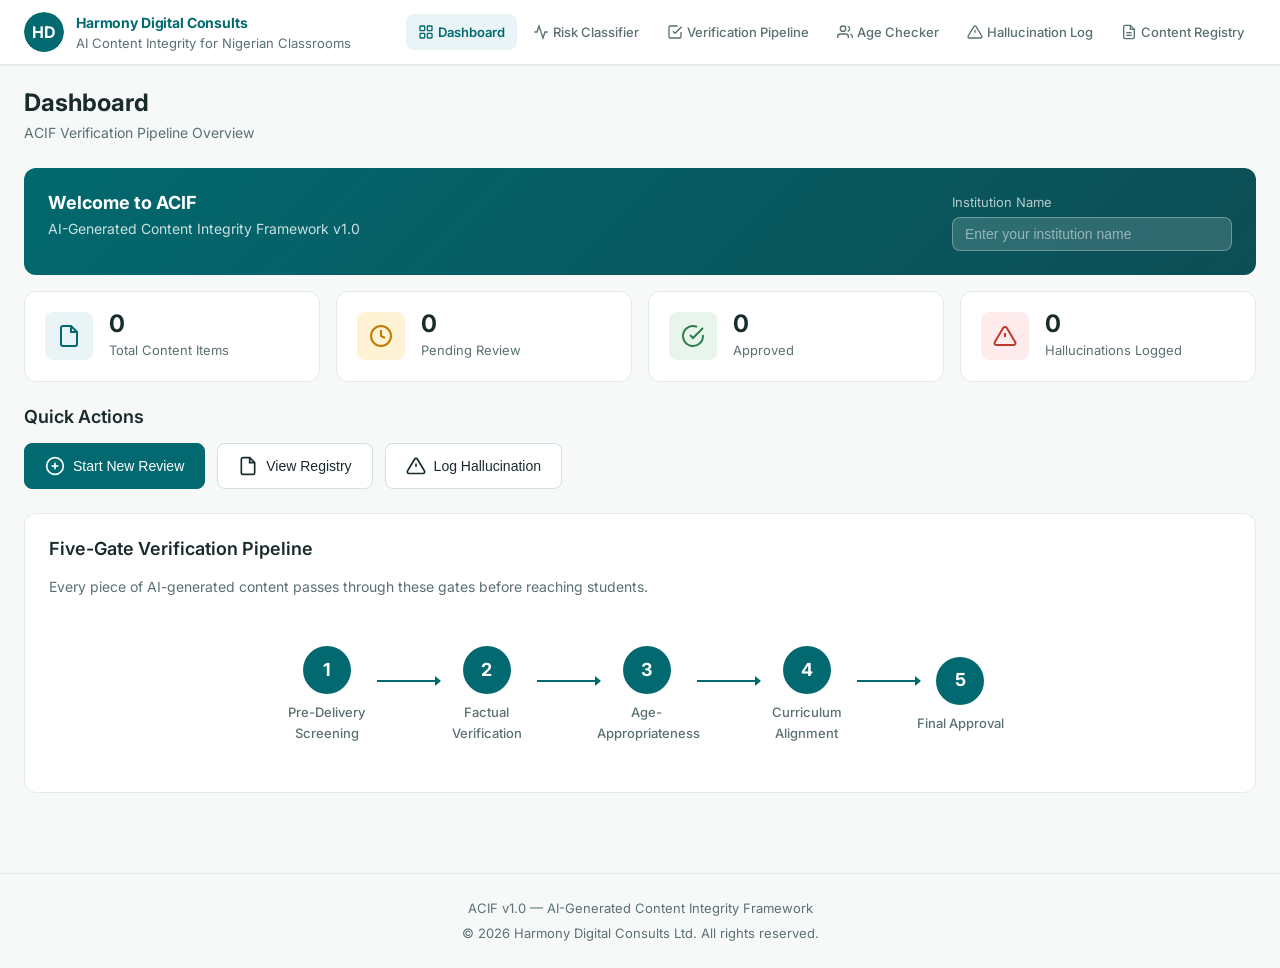
==== index.html @ d7ab00bd "Deploy ACIF Verification Pipeline Tool to GitHub Pages" ====
<!DOCTYPE html>
<html lang="en" data-theme="light">
<head>
  <meta charset="UTF-8">
  <meta name="viewport" content="width=device-width, initial-scale=1.0">
  <title>ACIF Verification Pipeline — Harmony Digital Consults</title>
  <meta name="description" content="AI-Generated Content Integrity Framework (ACIF) Verification Pipeline Tool for Nigerian Classrooms">
  <link rel="preconnect" href="https://fonts.googleapis.com">
  <link rel="preconnect" href="https://fonts.gstatic.com" crossorigin>
  <link href="https://fonts.googleapis.com/css2?family=Inter:wght@400;500;600;700&display=swap" rel="stylesheet">
  <link rel="stylesheet" href="styles.css">
  <link rel="icon" href="data:image/svg+xml,<svg xmlns='http://www.w3.org/2000/svg' viewBox='0 0 32 32'><circle cx='16' cy='16' r='16' fill='%2301696F'/><text x='16' y='21' text-anchor='middle' fill='white' font-family='Inter,sans-serif' font-weight='700' font-size='14'>HD</text></svg>">
</head>
<body>
  <!-- HEADER -->
  <header class="header" id="header">
    <div class="header-inner">
      <div class="header-brand">
        <a href="#" class="logo-link" onclick="navigateTo('dashboard'); return false;">
          <svg class="logo-svg" width="40" height="40" viewBox="0 0 40 40" aria-label="Harmony Digital Consults">
            <circle cx="20" cy="20" r="20" fill="#01696F"/>
            <text x="20" y="26" text-anchor="middle" fill="white" font-family="Inter,sans-serif" font-weight="700" font-size="16">HD</text>
          </svg>
          <div class="logo-text">
            <span class="logo-name">Harmony Digital Consults</span>
            <span class="logo-tagline">AI Content Integrity for Nigerian Classrooms</span>
          </div>
        </a>
      </div>
      <button class="nav-toggle" id="navToggle" aria-label="Toggle navigation">
        <svg width="24" height="24" viewBox="0 0 24 24" fill="none" stroke="currentColor" stroke-width="2" stroke-linecap="round">
          <line x1="3" y1="6" x2="21" y2="6"/>
          <line x1="3" y1="12" x2="21" y2="12"/>
          <line x1="3" y1="18" x2="21" y2="18"/>
        </svg>
      </button>
      <nav class="nav" id="mainNav">
        <a href="#" class="nav-link active" data-page="dashboard" onclick="navigateTo('dashboard'); return false;">
          <svg width="16" height="16" viewBox="0 0 24 24" fill="none" stroke="currentColor" stroke-width="2"><rect x="3" y="3" width="7" height="7" rx="1"/><rect x="14" y="3" width="7" height="7" rx="1"/><rect x="3" y="14" width="7" height="7" rx="1"/><rect x="14" y="14" width="7" height="7" rx="1"/></svg>
          Dashboard
        </a>
        <a href="#" class="nav-link" data-page="classifier" onclick="navigateTo('classifier'); return false;">
          <svg width="16" height="16" viewBox="0 0 24 24" fill="none" stroke="currentColor" stroke-width="2"><path d="M22 12h-4l-3 9L9 3l-3 9H2"/></svg>
          Risk Classifier
        </a>
        <a href="#" class="nav-link" data-page="pipeline" onclick="navigateTo('pipeline'); return false;">
          <svg width="16" height="16" viewBox="0 0 24 24" fill="none" stroke="currentColor" stroke-width="2"><polyline points="9 11 12 14 22 4"/><path d="M21 12v7a2 2 0 0 1-2 2H5a2 2 0 0 1-2-2V5a2 2 0 0 1 2-2h11"/></svg>
          Verification Pipeline
        </a>
        <a href="#" class="nav-link" data-page="age-checker" onclick="navigateTo('age-checker'); return false;">
          <svg width="16" height="16" viewBox="0 0 24 24" fill="none" stroke="currentColor" stroke-width="2"><path d="M17 21v-2a4 4 0 0 0-4-4H5a4 4 0 0 0-4 4v2"/><circle cx="9" cy="7" r="4"/><path d="M23 21v-2a4 4 0 0 0-3-3.87"/><path d="M16 3.13a4 4 0 0 1 0 7.75"/></svg>
          Age Checker
        </a>
        <a href="#" class="nav-link" data-page="hallucination-log" onclick="navigateTo('hallucination-log'); return false;">
          <svg width="16" height="16" viewBox="0 0 24 24" fill="none" stroke="currentColor" stroke-width="2"><path d="M10.29 3.86L1.82 18a2 2 0 0 0 1.71 3h16.94a2 2 0 0 0 1.71-3L13.71 3.86a2 2 0 0 0-3.42 0z"/><line x1="12" y1="9" x2="12" y2="13"/><line x1="12" y1="17" x2="12.01" y2="17"/></svg>
          Hallucination Log
        </a>
        <a href="#" class="nav-link" data-page="registry" onclick="navigateTo('registry'); return false;">
          <svg width="16" height="16" viewBox="0 0 24 24" fill="none" stroke="currentColor" stroke-width="2"><path d="M14 2H6a2 2 0 0 0-2 2v16a2 2 0 0 0 2 2h12a2 2 0 0 0 2-2V8z"/><polyline points="14 2 14 8 20 8"/><line x1="16" y1="13" x2="8" y2="13"/><line x1="16" y1="17" x2="8" y2="17"/></svg>
          Content Registry
        </a>
      </nav>
    </div>
  </header>

  <main class="main" id="mainContent">
    <!-- ==================== DASHBOARD ==================== -->
    <section class="page active" id="page-dashboard">
      <div class="page-header">
        <h1 class="page-title">Dashboard</h1>
        <p class="page-subtitle">ACIF Verification Pipeline Overview</p>
      </div>

      <!-- Institution Card -->
      <div class="card welcome-card">
        <div class="welcome-content">
          <div>
            <h2 class="card-title">Welcome to ACIF</h2>
            <p class="card-desc">AI-Generated Content Integrity Framework v1.0</p>
          </div>
          <div class="institution-field">
            <label for="institutionName">Institution Name</label>
            <input type="text" id="institutionName" placeholder="Enter your institution name" value="">
          </div>
        </div>
      </div>

      <!-- Stats -->
      <div class="stats-grid">
        <div class="stat-card">
          <div class="stat-icon stat-icon-total">
            <svg width="24" height="24" viewBox="0 0 24 24" fill="none" stroke="currentColor" stroke-width="2"><path d="M14 2H6a2 2 0 0 0-2 2v16a2 2 0 0 0 2 2h12a2 2 0 0 0 2-2V8z"/><polyline points="14 2 14 8 20 8"/></svg>
          </div>
          <div class="stat-info">
            <span class="stat-number" id="statTotal">0</span>
            <span class="stat-label">Total Content Items</span>
          </div>
        </div>
        <div class="stat-card">
          <div class="stat-icon stat-icon-pending">
            <svg width="24" height="24" viewBox="0 0 24 24" fill="none" stroke="currentColor" stroke-width="2"><circle cx="12" cy="12" r="10"/><polyline points="12 6 12 12 16 14"/></svg>
          </div>
          <div class="stat-info">
            <span class="stat-number" id="statPending">0</span>
            <span class="stat-label">Pending Review</span>
          </div>
        </div>
        <div class="stat-card">
          <div class="stat-icon stat-icon-approved">
            <svg width="24" height="24" viewBox="0 0 24 24" fill="none" stroke="currentColor" stroke-width="2"><path d="M22 11.08V12a10 10 0 1 1-5.93-9.14"/><polyline points="22 4 12 14.01 9 11.01"/></svg>
          </div>
          <div class="stat-info">
            <span class="stat-number" id="statApproved">0</span>
            <span class="stat-label">Approved</span>
          </div>
        </div>
        <div class="stat-card">
          <div class="stat-icon stat-icon-hallucinations">
            <svg width="24" height="24" viewBox="0 0 24 24" fill="none" stroke="currentColor" stroke-width="2"><path d="M10.29 3.86L1.82 18a2 2 0 0 0 1.71 3h16.94a2 2 0 0 0 1.71-3L13.71 3.86a2 2 0 0 0-3.42 0z"/><line x1="12" y1="9" x2="12" y2="13"/><line x1="12" y1="17" x2="12.01" y2="17"/></svg>
          </div>
          <div class="stat-info">
            <span class="stat-number" id="statHallucinations">0</span>
            <span class="stat-label">Hallucinations Logged</span>
          </div>
        </div>
      </div>

      <!-- Quick Actions -->
      <div class="quick-actions">
        <h3 class="section-heading">Quick Actions</h3>
        <div class="actions-row">
          <button class="action-btn action-btn-primary" onclick="navigateTo('classifier')">
            <svg width="20" height="20" viewBox="0 0 24 24" fill="none" stroke="currentColor" stroke-width="2"><circle cx="12" cy="12" r="10"/><line x1="12" y1="8" x2="12" y2="16"/><line x1="8" y1="12" x2="16" y2="12"/></svg>
            Start New Review
          </button>
          <button class="action-btn" onclick="navigateTo('registry')">
            <svg width="20" height="20" viewBox="0 0 24 24" fill="none" stroke="currentColor" stroke-width="2"><path d="M14 2H6a2 2 0 0 0-2 2v16a2 2 0 0 0 2 2h12a2 2 0 0 0 2-2V8z"/><polyline points="14 2 14 8 20 8"/></svg>
            View Registry
          </button>
          <button class="action-btn" onclick="navigateTo('hallucination-log')">
            <svg width="20" height="20" viewBox="0 0 24 24" fill="none" stroke="currentColor" stroke-width="2"><path d="M10.29 3.86L1.82 18a2 2 0 0 0 1.71 3h16.94a2 2 0 0 0 1.71-3L13.71 3.86a2 2 0 0 0-3.42 0z"/><line x1="12" y1="9" x2="12" y2="13"/><line x1="12" y1="17" x2="12.01" y2="17"/></svg>
            Log Hallucination
          </button>
        </div>
      </div>

      <!-- Pipeline Diagram -->
      <div class="card pipeline-overview">
        <h3 class="section-heading">Five-Gate Verification Pipeline</h3>
        <p class="card-desc" style="margin-bottom: var(--space-6);">Every piece of AI-generated content passes through these gates before reaching students.</p>
        <div class="pipeline-diagram">
          <div class="pipeline-node">
            <div class="pipeline-circle">1</div>
            <span class="pipeline-label">Pre-Delivery Screening</span>
          </div>
          <div class="pipeline-connector"></div>
          <div class="pipeline-node">
            <div class="pipeline-circle">2</div>
            <span class="pipeline-label">Factual Verification</span>
          </div>
          <div class="pipeline-connector"></div>
          <div class="pipeline-node">
            <div class="pipeline-circle">3</div>
            <span class="pipeline-label">Age-Appropriateness</span>
          </div>
          <div class="pipeline-connector"></div>
          <div class="pipeline-node">
            <div class="pipeline-circle">4</div>
            <span class="pipeline-label">Curriculum Alignment</span>
          </div>
          <div class="pipeline-connector"></div>
          <div class="pipeline-node">
            <div class="pipeline-circle">5</div>
            <span class="pipeline-label">Final Approval</span>
          </div>
        </div>
      </div>
    </section>

    <!-- ==================== RISK CLASSIFIER ==================== -->
    <section class="page" id="page-classifier">
      <div class="page-header">
        <h1 class="page-title">Risk Tier Classifier</h1>
        <p class="page-subtitle">Classify AI-generated content into Risk Tiers 1–4</p>
      </div>

      <div class="card classifier-card">
        <div class="classifier-progress">
          <div class="classifier-progress-bar" id="classifierProgress" style="width: 0%"></div>
        </div>
        <div id="classifierSteps">
          <!-- Step 1 -->
          <div class="classifier-step active" data-step="1">
            <h3 class="step-title">
              <span class="step-number">1</span>
              What type of content is this?
            </h3>
            <div class="radio-group" data-question="contentType">
              <label class="radio-option">
                <input type="radio" name="contentType" value="administrative">
                <span class="radio-custom"></span>
                <div>
                  <strong>Administrative / Logistical</strong>
                  <span class="radio-desc">Timetables, activity schedules, templates</span>
                </div>
              </label>
              <label class="radio-option">
                <input type="radio" name="contentType" value="lesson">
                <span class="radio-custom"></span>
                <div>
                  <strong>Lesson Plan / Study Notes</strong>
                  <span class="radio-desc">Lesson plans, schemes of work, explanatory notes</span>
                </div>
              </label>
              <label class="radio-option">
                <input type="radio" name="contentType" value="health-science">
                <span class="radio-custom"></span>
                <div>
                  <strong>Health / Science Content</strong>
                  <span class="radio-desc">Anatomy, reproduction, disease, biology, chemistry</span>
                </div>
              </label>
              <label class="radio-option">
                <input type="radio" name="contentType" value="sensitive">
                <span class="radio-custom"></span>
                <div>
                  <strong>Sensitive Topics</strong>
                  <span class="radio-desc">Sexuality, puberty, politics, controversial social topics</span>
                </div>
              </label>
              <label class="radio-option">
                <input type="radio" name="contentType" value="external-exam">
                <span class="radio-custom"></span>
                <div>
                  <strong>External Publication / Formal Exam</strong>
                  <span class="radio-desc">Content for publication or formal assessment (WAEC/NECO)</span>
                </div>
              </label>
            </div>
          </div>

          <!-- Step 2 -->
          <div class="classifier-step" data-step="2">
            <h3 class="step-title">
              <span class="step-number">2</span>
              Is this content for Early Childhood (ages 3–5)?
            </h3>
            <div class="radio-group" data-question="earlyChildhood">
              <label class="radio-option">
                <input type="radio" name="earlyChildhood" value="yes">
                <span class="radio-custom"></span>
                <div><strong>Yes</strong><span class="radio-desc">Content targets nursery/pre-primary age group</span></div>
              </label>
              <label class="radio-option">
                <input type="radio" name="earlyChildhood" value="no">
                <span class="radio-custom"></span>
                <div><strong>No</strong><span class="radio-desc">Content is for Primary 1 and above</span></div>
              </label>
            </div>
          </div>

          <!-- Step 3 -->
          <div class="classifier-step" data-step="3">
            <h3 class="step-title">
              <span class="step-number">3</span>
              Does the content contain specific statistics, dates, or numerical claims?
            </h3>
            <div class="radio-group" data-question="hasStats">
              <label class="radio-option">
                <input type="radio" name="hasStats" value="yes">
                <span class="radio-custom"></span>
                <div><strong>Yes</strong><span class="radio-desc">Contains specific numbers, dates, percentages, or data</span></div>
              </label>
              <label class="radio-option">
                <input type="radio" name="hasStats" value="no">
                <span class="radio-custom"></span>
                <div><strong>No</strong><span class="radio-desc">General content without specific quantitative claims</span></div>
              </label>
            </div>
          </div>

          <!-- Step 4 -->
          <div class="classifier-step" data-step="4">
            <h3 class="step-title">
              <span class="step-number">4</span>
              Does the content reference real people or specific laws/regulations?
            </h3>
            <div class="radio-group" data-question="hasReferences">
              <label class="radio-option">
                <input type="radio" name="hasReferences" value="yes">
                <span class="radio-custom"></span>
                <div><strong>Yes</strong><span class="radio-desc">Mentions real living people, specific laws, or government policies</span></div>
              </label>
              <label class="radio-option">
                <input type="radio" name="hasReferences" value="no">
                <span class="radio-custom"></span>
                <div><strong>No</strong><span class="radio-desc">No references to real people or specific legislation</span></div>
              </label>
            </div>
          </div>

          <!-- Step 5 -->
          <div class="classifier-step" data-step="5">
            <h3 class="step-title">
              <span class="step-number">5</span>
              Will this content be published or used in formal assessment?
            </h3>
            <div class="radio-group" data-question="isPublished">
              <label class="radio-option">
                <input type="radio" name="isPublished" value="yes">
                <span class="radio-custom"></span>
                <div><strong>Yes</strong><span class="radio-desc">For external publication, WAEC/NECO exams, or public distribution</span></div>
              </label>
              <label class="radio-option">
                <input type="radio" name="isPublished" value="no">
                <span class="radio-custom"></span>
                <div><strong>No</strong><span class="radio-desc">Internal classroom use only</span></div>
              </label>
            </div>
          </div>
        </div>

        <!-- Navigation -->
        <div class="classifier-nav">
          <button class="btn btn-secondary" id="classifierPrev" onclick="classifierPrevStep()" disabled>Previous</button>
          <button class="btn btn-primary" id="classifierNext" onclick="classifierNextStep()" disabled>Next</button>
        </div>

        <!-- Result -->
        <div class="classifier-result" id="classifierResult" style="display:none;">
          <div class="tier-badge" id="tierBadge">
            <span class="tier-number" id="tierNumber"></span>
            <span class="tier-label" id="tierLabel"></span>
          </div>
          <div class="tier-details" id="tierDetails"></div>
          <div class="tier-gates" id="tierGates"></div>
          <button class="btn btn-primary btn-lg" onclick="proceedToPipeline()">
            <svg width="20" height="20" viewBox="0 0 24 24" fill="none" stroke="currentColor" stroke-width="2"><polyline points="9 18 15 12 9 6"/></svg>
            Proceed to Verification Pipeline
          </button>
        </div>
      </div>
    </section>

    <!-- ==================== VERIFICATION PIPELINE ==================== -->
    <section class="page" id="page-pipeline">
      <div class="page-header">
        <h1 class="page-title">Five-Gate Verification Pipeline</h1>
        <p class="page-subtitle">Complete each gate sequentially to verify AI-generated content</p>
      </div>

      <!-- Content Info -->
      <div class="card pipeline-info-card">
        <div class="pipeline-info-grid">
          <div class="info-field">
            <label for="pipelineContentTitle">Content Title</label>
            <input type="text" id="pipelineContentTitle" placeholder="e.g. JSS2 Basic Science — Photosynthesis">
          </div>
          <div class="info-field">
            <label for="pipelineAITool">AI Tool Used</label>
            <input type="text" id="pipelineAITool" placeholder="e.g. ChatGPT 4o, Claude, Gemini">
          </div>
          <div class="info-field">
            <label for="pipelineSubject">Subject</label>
            <input type="text" id="pipelineSubject" placeholder="e.g. Basic Science">
          </div>
          <div class="info-field">
            <label for="pipelineGrade">Grade Level</label>
            <select id="pipelineGrade">
              <option value="">Select grade level</option>
              <option value="Early Childhood (Ages 3-5)">Early Childhood (Ages 3-5)</option>
              <option value="Lower Primary (P1-3)">Lower Primary (P1-3)</option>
              <option value="Upper Primary (P4-6)">Upper Primary (P4-6)</option>
              <option value="Junior Secondary (JSS 1-3)">Junior Secondary (JSS 1-3)</option>
              <option value="Senior Secondary (SS 1-3)">Senior Secondary (SS 1-3)</option>
              <option value="Pre-Tertiary / Bridge">Pre-Tertiary / Bridge</option>
            </select>
          </div>
          <div class="info-field">
            <label>Risk Tier</label>
            <div class="tier-display" id="pipelineTierDisplay">Not classified</div>
          </div>
          <div class="info-field">
            <label>Content ID</label>
            <div class="content-id-display" id="pipelineContentId">—</div>
          </div>
        </div>
      </div>

      <!-- Pipeline Progress -->
      <div class="pipeline-progress-bar">
        <div class="pipeline-progress-track">
          <div class="pipeline-progress-fill" id="pipelineProgressFill" style="width: 0%"></div>
        </div>
        <div class="pipeline-progress-labels">
          <span class="progress-label" data-gate="1">Gate 1</span>
          <span class="progress-label" data-gate="2">Gate 2</span>
          <span class="progress-label" data-gate="3">Gate 3</span>
          <span class="progress-label" data-gate="4">Gate 4</span>
          <span class="progress-label" data-gate="5">Gate 5</span>
        </div>
      </div>

      <!-- Gate 1 -->
      <div class="gate-card" id="gate-1" data-gate="1">
        <button class="gate-header" onclick="toggleGate(1)">
          <div class="gate-header-left">
            <div class="gate-number-badge">1</div>
            <div>
              <h3 class="gate-title">Pre-Delivery Screening</h3>
              <span class="gate-role">Content Creator (Teacher / Curriculum Developer)</span>
            </div>
          </div>
          <div class="gate-header-right">
            <span class="gate-status" id="gate-1-status">Pending</span>
            <svg class="gate-chevron" width="20" height="20" viewBox="0 0 24 24" fill="none" stroke="currentColor" stroke-width="2"><polyline points="6 9 12 15 18 9"/></svg>
          </div>
        </button>
        <div class="gate-body" id="gate-1-body">
          <div class="gate-checklist">
            <label class="check-item"><input type="checkbox" data-gate="1"> Content is properly labelled as AI-generated</label>
            <label class="check-item"><input type="checkbox" data-gate="1"> Risk Tier assigned</label>
            <label class="check-item"><input type="checkbox" data-gate="1"> Age Band confirmed</label>
            <label class="check-item"><input type="checkbox" data-gate="1"> AI tool name and version recorded</label>
            <label class="check-item"><input type="checkbox" data-gate="1"> Generation prompt documented</label>
            <label class="check-item"><input type="checkbox" data-gate="1"> Red flags screened (Section 5.2 of ACIF)</label>
            <label class="check-item"><input type="checkbox" data-gate="1"> Readability score checked (Flesch-Kincaid matches band)</label>
          </div>
          <div class="gate-sign-off">
            <div class="sign-off-field">
              <label>Reviewer Name</label>
              <input type="text" id="gate-1-reviewer" placeholder="Full name of reviewer">
            </div>
            <div class="sign-off-field">
              <label>Date</label>
              <input type="date" id="gate-1-date">
            </div>
          </div>
          <button class="btn btn-primary gate-complete-btn" onclick="completeGate(1)">
            <svg width="18" height="18" viewBox="0 0 24 24" fill="none" stroke="currentColor" stroke-width="2"><polyline points="20 6 9 17 4 12"/></svg>
            Mark Gate 1 Complete
          </button>
        </div>
      </div>

      <!-- Gate 2 -->
      <div class="gate-card locked" id="gate-2" data-gate="2">
        <button class="gate-header" onclick="toggleGate(2)">
          <div class="gate-header-left">
            <div class="gate-number-badge">2</div>
            <div>
              <h3 class="gate-title">Factual Verification (FACT Method)</h3>
              <span class="gate-role">Subject Teacher / Content Reviewer</span>
            </div>
          </div>
          <div class="gate-header-right">
            <span class="gate-status" id="gate-2-status">Locked</span>
            <svg class="gate-chevron" width="20" height="20" viewBox="0 0 24 24" fill="none" stroke="currentColor" stroke-width="2"><polyline points="6 9 12 15 18 9"/></svg>
          </div>
        </button>
        <div class="gate-body" id="gate-2-body">
          <div class="gate-checklist">
            <label class="check-item"><input type="checkbox" data-gate="2"> FACT method applied to all factual claims</label>
            <label class="check-item"><input type="checkbox" data-gate="2"> All claims tagged VERIFIED, MODIFIED, or REMOVED</label>
            <label class="check-item"><input type="checkbox" data-gate="2"> Zero UNVERIFIED claims remain</label>
            <label class="check-item"><input type="checkbox" data-gate="2"> Sources documented for verified claims</label>
            <label class="check-item"><input type="checkbox" data-gate="2"> Statistics checked against original source or flagged as unverifiable</label>
          </div>
          <div class="gate-sign-off">
            <div class="sign-off-field">
              <label>Reviewer Name</label>
              <input type="text" id="gate-2-reviewer" placeholder="Full name of reviewer">
            </div>
            <div class="sign-off-field">
              <label>Date</label>
              <input type="date" id="gate-2-date">
            </div>
          </div>
          <button class="btn btn-primary gate-complete-btn" onclick="completeGate(2)">
            <svg width="18" height="18" viewBox="0 0 24 24" fill="none" stroke="currentColor" stroke-width="2"><polyline points="20 6 9 17 4 12"/></svg>
            Mark Gate 2 Complete
          </button>
        </div>
      </div>

      <!-- Gate 3 -->
      <div class="gate-card locked" id="gate-3" data-gate="3">
        <button class="gate-header" onclick="toggleGate(3)">
          <div class="gate-header-left">
            <div class="gate-number-badge">3</div>
            <div>
              <h3 class="gate-title">Age-Appropriateness Review</h3>
              <span class="gate-role">Educator with target age band experience</span>
            </div>
          </div>
          <div class="gate-header-right">
            <span class="gate-status" id="gate-3-status">Locked</span>
            <svg class="gate-chevron" width="20" height="20" viewBox="0 0 24 24" fill="none" stroke="currentColor" stroke-width="2"><polyline points="6 9 12 15 18 9"/></svg>
          </div>
        </button>
        <div class="gate-body" id="gate-3-body">
          <div class="gate-checklist">
            <label class="check-item"><input type="checkbox" data-gate="3"> Vocabulary complexity matches band specifications</label>
            <label class="check-item"><input type="checkbox" data-gate="3"> Prohibited themes absent</label>
            <label class="check-item"><input type="checkbox" data-gate="3"> Cultural sensitivity verified</label>
            <label class="check-item"><input type="checkbox" data-gate="3"> Gender and ethnic representation checked for balance</label>
            <label class="check-item"><input type="checkbox" data-gate="3"> Reading level confirmed</label>
            <label class="check-item"><input type="checkbox" data-gate="3"> Sensitive topics handled per band guidelines</label>
          </div>
          <div class="gate-sign-off">
            <div class="sign-off-field">
              <label>Reviewer Name</label>
              <input type="text" id="gate-3-reviewer" placeholder="Full name of reviewer">
            </div>
            <div class="sign-off-field">
              <label>Date</label>
              <input type="date" id="gate-3-date">
            </div>
          </div>
          <button class="btn btn-primary gate-complete-btn" onclick="completeGate(3)">
            <svg width="18" height="18" viewBox="0 0 24 24" fill="none" stroke="currentColor" stroke-width="2"><polyline points="20 6 9 17 4 12"/></svg>
            Mark Gate 3 Complete
          </button>
        </div>
      </div>

      <!-- Gate 4 -->
      <div class="gate-card locked" id="gate-4" data-gate="4">
        <button class="gate-header" onclick="toggleGate(4)">
          <div class="gate-header-left">
            <div class="gate-number-badge">4</div>
            <div>
              <h3 class="gate-title">Curriculum Alignment Check</h3>
              <span class="gate-role">Head of Department / Curriculum Lead</span>
            </div>
          </div>
          <div class="gate-header-right">
            <span class="gate-status" id="gate-4-status">Locked</span>
            <svg class="gate-chevron" width="20" height="20" viewBox="0 0 24 24" fill="none" stroke="currentColor" stroke-width="2"><polyline points="6 9 12 15 18 9"/></svg>
          </div>
        </button>
        <div class="gate-body" id="gate-4-body">
          <div class="gate-checklist">
            <label class="check-item"><input type="checkbox" data-gate="4"> Content aligns with NERDC curriculum objectives</label>
            <label class="check-item"><input type="checkbox" data-gate="4"> Learning outcomes match curriculum expectations</label>
            <label class="check-item"><input type="checkbox" data-gate="4"> Assessment items match WAEC/NECO format where applicable</label>
            <label class="check-item"><input type="checkbox" data-gate="4"> No topics outside curriculum scope for this level</label>
            <label class="check-item"><input type="checkbox" data-gate="4"> Pedagogical approach is student-centred per NERDC</label>
          </div>
          <div class="gate-sign-off">
            <div class="sign-off-field">
              <label>Reviewer Name</label>
              <input type="text" id="gate-4-reviewer" placeholder="Full name of reviewer">
            </div>
            <div class="sign-off-field">
              <label>Date</label>
              <input type="date" id="gate-4-date">
            </div>
          </div>
          <button class="btn btn-primary gate-complete-btn" onclick="completeGate(4)">
            <svg width="18" height="18" viewBox="0 0 24 24" fill="none" stroke="currentColor" stroke-width="2"><polyline points="20 6 9 17 4 12"/></svg>
            Mark Gate 4 Complete
          </button>
        </div>
      </div>

      <!-- Gate 5 -->
      <div class="gate-card locked" id="gate-5" data-gate="5">
        <button class="gate-header" onclick="toggleGate(5)">
          <div class="gate-header-left">
            <div class="gate-number-badge">5</div>
            <div>
              <h3 class="gate-title">Final Approval and Labelling</h3>
              <span class="gate-role">Deputy Head (Academic) / AI Content Officer</span>
            </div>
          </div>
          <div class="gate-header-right">
            <span class="gate-status" id="gate-5-status">Locked</span>
            <svg class="gate-chevron" width="20" height="20" viewBox="0 0 24 24" fill="none" stroke="currentColor" stroke-width="2"><polyline points="6 9 12 15 18 9"/></svg>
          </div>
        </button>
        <div class="gate-body" id="gate-5-body">
          <div class="gate-checklist">
            <label class="check-item"><input type="checkbox" data-gate="5"> All previous gates completed and signed off</label>
            <label class="check-item"><input type="checkbox" data-gate="5"> Content labelled with AI-source disclosure stamp</label>
            <label class="check-item"><input type="checkbox" data-gate="5"> Content filed in AI Content Registry</label>
            <label class="check-item"><input type="checkbox" data-gate="5"> Parental communication prepared (if required)</label>
            <label class="check-item"><input type="checkbox" data-gate="5"> Content saved in approved format (PDF/Word) for archival</label>
          </div>
          <div class="gate-sign-off">
            <div class="sign-off-field">
              <label>Reviewer Name</label>
              <input type="text" id="gate-5-reviewer" placeholder="Full name of approver">
            </div>
            <div class="sign-off-field">
              <label>Date</label>
              <input type="date" id="gate-5-date">
            </div>
          </div>
          <button class="btn btn-primary gate-complete-btn" onclick="completeGate(5)">
            <svg width="18" height="18" viewBox="0 0 24 24" fill="none" stroke="currentColor" stroke-width="2"><polyline points="20 6 9 17 4 12"/></svg>
            Mark Gate 5 Complete
          </button>
        </div>
      </div>

      <!-- Approve Content -->
      <div class="pipeline-final" id="pipelineFinal" style="display:none;">
        <div class="card approve-card">
          <svg width="48" height="48" viewBox="0 0 24 24" fill="none" stroke="#01696F" stroke-width="2"><path d="M22 11.08V12a10 10 0 1 1-5.93-9.14"/><polyline points="22 4 12 14.01 9 11.01"/></svg>
          <h3>All Gates Complete</h3>
          <p>This content has passed all five verification gates and is ready for approval.</p>
          <button class="btn btn-primary btn-lg" onclick="approveContent()">
            <svg width="20" height="20" viewBox="0 0 24 24" fill="none" stroke="currentColor" stroke-width="2"><polyline points="20 6 9 17 4 12"/></svg>
            Approve Content &amp; Save to Registry
          </button>
        </div>
      </div>
    </section>

    <!-- ==================== AGE CHECKER ==================== -->
    <section class="page" id="page-age-checker">
      <div class="page-header">
        <h1 class="page-title">Age-Appropriateness Checker</h1>
        <p class="page-subtitle">View standards and run age-band checks for AI-generated content</p>
      </div>

      <div class="card">
        <label for="ageBandSelect" class="field-label">Select Age Band</label>
        <select id="ageBandSelect" class="select-lg" onchange="showAgeBand()">
          <option value="">Choose an age band…</option>
          <option value="early-childhood">Band 1: Early Childhood (Ages 3–5)</option>
          <option value="lower-primary">Band 2: Lower Primary (Ages 6–8)</option>
          <option value="upper-primary">Band 3: Upper Primary (Ages 9–11)</option>
          <option value="junior-secondary">Band 4: Junior Secondary (Ages 12–14)</option>
          <option value="senior-secondary">Band 5: Senior Secondary (Ages 15–17)</option>
          <option value="pre-tertiary">Band 6: Pre-Tertiary / Bridge (Ages 18+)</option>
        </select>
      </div>

      <div id="ageBandContent" style="display:none;">
        <div class="age-band-specs" id="ageBandSpecs"></div>

        <div class="card" style="margin-top: var(--space-6);">
          <h3 class="section-heading">Age-Appropriateness Checklist</h3>
          <div class="gate-checklist" id="ageChecklist">
            <label class="check-item"><input type="checkbox" class="age-check"> Target age band is clearly identified before AI generation</label>
            <label class="check-item"><input type="checkbox" class="age-check"> Vocabulary complexity matches band specifications</label>
            <label class="check-item"><input type="checkbox" class="age-check"> Themes do not include prohibited content for the band</label>
            <label class="check-item"><input type="checkbox" class="age-check"> Cultural references are Nigerian or universally familiar</label>
            <label class="check-item"><input type="checkbox" class="age-check"> Gender representation is balanced; no gender stereotyping</label>
            <label class="check-item"><input type="checkbox" class="age-check"> Religious or ethnic references are respectful and balanced</label>
            <label class="check-item"><input type="checkbox" class="age-check"> Visuals (if AI-generated) comply with age band visual guidelines</label>
            <label class="check-item"><input type="checkbox" class="age-check"> Reading level assessed using Flesch-Kincaid or equivalent tool</label>
            <label class="check-item"><input type="checkbox" class="age-check"> Content reviewed by an educator familiar with the specific age group</label>
          </div>
          <button class="btn btn-primary" style="margin-top: var(--space-4);" onclick="saveAgeCheckToReview()">
            <svg width="18" height="18" viewBox="0 0 24 24" fill="none" stroke="currentColor" stroke-width="2"><path d="M19 21H5a2 2 0 0 1-2-2V5a2 2 0 0 1 2-2h11l5 5v11a2 2 0 0 1-2 2z"/><polyline points="17 21 17 13 7 13 7 21"/></svg>
            Save to Current Review
          </button>
        </div>
      </div>
    </section>

    <!-- ==================== HALLUCINATION LOG ==================== -->
    <section class="page" id="page-hallucination-log">
      <div class="page-header">
        <h1 class="page-title">Hallucination Log</h1>
        <p class="page-subtitle">Track and analyze AI hallucinations found during verification</p>
      </div>

      <!-- Summary Cards -->
      <div class="hallucination-summary" id="hallucinationSummary">
        <div class="card summary-mini">
          <span class="summary-mini-number" id="halTotalCount">0</span>
          <span class="summary-mini-label">Total Logged</span>
        </div>
        <div class="card summary-mini">
          <span class="summary-mini-number" id="halTopTool">—</span>
          <span class="summary-mini-label">Most Common AI Tool</span>
        </div>
        <div class="card summary-mini">
          <span class="summary-mini-number" id="halTopSubject">—</span>
          <span class="summary-mini-label">Most Common Subject</span>
        </div>
      </div>

      <!-- Log Form -->
      <div class="card">
        <h3 class="section-heading">Log New Hallucination</h3>
        <form id="hallucinationForm" onsubmit="logHallucination(event)">
          <div class="form-grid">
            <div class="form-field">
              <label for="halDate">Date</label>
              <input type="date" id="halDate" required>
            </div>
            <div class="form-field">
              <label for="halAITool">AI Tool Used</label>
              <input type="text" id="halAITool" placeholder="e.g. ChatGPT 4o" required>
            </div>
            <div class="form-field">
              <label for="halContentType">Content Type</label>
              <select id="halContentType" required>
                <option value="">Select…</option>
                <option>Lesson Plan</option>
                <option>Study Notes</option>
                <option>Assessment</option>
                <option>Worksheet</option>
                <option>Explanatory Text</option>
                <option>Other</option>
              </select>
            </div>
            <div class="form-field">
              <label for="halSubject">Subject</label>
              <input type="text" id="halSubject" placeholder="e.g. Basic Science" required>
            </div>
            <div class="form-field full-width">
              <label for="halDescription">Description of Hallucination</label>
              <textarea id="halDescription" rows="3" placeholder="Describe the inaccurate or fabricated content found…" required></textarea>
            </div>
            <div class="form-field full-width">
              <label for="halDetection">How Was It Detected?</label>
              <textarea id="halDetection" rows="2" placeholder="e.g. Cross-referenced with NERDC textbook, verified with WHO data" required></textarea>
            </div>
            <div class="form-field full-width">
              <label for="halAction">Corrective Action Taken</label>
              <textarea id="halAction" rows="2" placeholder="e.g. Replaced with verified information from approved textbook" required></textarea>
            </div>
          </div>
          <button type="submit" class="btn btn-primary" style="margin-top: var(--space-4);">
            <svg width="18" height="18" viewBox="0 0 24 24" fill="none" stroke="currentColor" stroke-width="2"><line x1="12" y1="5" x2="12" y2="19"/><line x1="5" y1="12" x2="19" y2="12"/></svg>
            Log Hallucination
          </button>
        </form>
      </div>

      <!-- Log Table -->
      <div class="card" style="margin-top: var(--space-6);">
        <div class="table-header-row">
          <h3 class="section-heading">Hallucination Records</h3>
          <button class="btn btn-secondary btn-sm" onclick="exportHallucinationsCSV()">
            <svg width="16" height="16" viewBox="0 0 24 24" fill="none" stroke="currentColor" stroke-width="2"><path d="M21 15v4a2 2 0 0 1-2 2H5a2 2 0 0 1-2-2v-4"/><polyline points="7 10 12 15 17 10"/><line x1="12" y1="15" x2="12" y2="3"/></svg>
            Export CSV
          </button>
        </div>
        <div class="table-responsive">
          <table class="data-table" id="hallucinationTable">
            <thead>
              <tr>
                <th class="sortable" onclick="sortHallucinations('date')">Date</th>
                <th class="sortable" onclick="sortHallucinations('aiTool')">AI Tool</th>
                <th>Content Type</th>
                <th class="sortable" onclick="sortHallucinations('subject')">Subject</th>
                <th>Description</th>
                <th>Action</th>
              </tr>
            </thead>
            <tbody id="hallucinationTableBody">
              <tr class="empty-row"><td colspan="6">No hallucinations logged yet.</td></tr>
            </tbody>
          </table>
        </div>
      </div>
    </section>

    <!-- ==================== CONTENT REGISTRY ==================== -->
    <section class="page" id="page-registry">
      <div class="page-header">
        <h1 class="page-title">Content Registry</h1>
        <p class="page-subtitle">All verified and approved AI-generated content items</p>
      </div>

      <!-- Filters -->
      <div class="card filter-card">
        <div class="filter-row">
          <div class="filter-field">
            <label for="regSearch">Search</label>
            <input type="text" id="regSearch" placeholder="Search by title, subject…" oninput="filterRegistry()">
          </div>
          <div class="filter-field">
            <label for="regTier">Risk Tier</label>
            <select id="regTier" onchange="filterRegistry()">
              <option value="">All Tiers</option>
              <option value="1">Tier 1</option>
              <option value="2">Tier 2</option>
              <option value="3">Tier 3</option>
              <option value="4">Tier 4</option>
            </select>
          </div>
          <div class="filter-field">
            <label for="regStatus">Status</label>
            <select id="regStatus" onchange="filterRegistry()">
              <option value="">All</option>
              <option value="Approved">Approved</option>
              <option value="Pending">Pending</option>
              <option value="Rejected">Rejected</option>
            </select>
          </div>
          <div class="filter-field filter-action">
            <button class="btn btn-secondary btn-sm" onclick="exportRegistryCSV()">
              <svg width="16" height="16" viewBox="0 0 24 24" fill="none" stroke="currentColor" stroke-width="2"><path d="M21 15v4a2 2 0 0 1-2 2H5a2 2 0 0 1-2-2v-4"/><polyline points="7 10 12 15 17 10"/><line x1="12" y1="15" x2="12" y2="3"/></svg>
              Export CSV
            </button>
          </div>
        </div>
      </div>

      <!-- Registry Table -->
      <div class="card">
        <div class="table-responsive">
          <table class="data-table" id="registryTable">
            <thead>
              <tr>
                <th>Content ID</th>
                <th>Date</th>
                <th>AI Tool</th>
                <th>Subject</th>
                <th>Grade Level</th>
                <th>Risk Tier</th>
                <th>Status</th>
                <th></th>
              </tr>
            </thead>
            <tbody id="registryTableBody">
              <tr class="empty-row"><td colspan="8">No content items registered yet. Complete the Verification Pipeline to add items.</td></tr>
            </tbody>
          </table>
        </div>
      </div>
    </section>
  </main>

  <!-- Toast Notification -->
  <div class="toast-container" id="toastContainer"></div>

  <!-- Modal for expanded registry rows -->
  <div class="modal-overlay" id="modalOverlay" onclick="closeModal()">
    <div class="modal" onclick="event.stopPropagation()">
      <button class="modal-close" onclick="closeModal()">
        <svg width="20" height="20" viewBox="0 0 24 24" fill="none" stroke="currentColor" stroke-width="2"><line x1="18" y1="6" x2="6" y2="18"/><line x1="6" y1="6" x2="18" y2="18"/></svg>
      </button>
      <div class="modal-content" id="modalContent"></div>
    </div>
  </div>

  <footer class="footer">
    <p>ACIF v1.0 &mdash; AI-Generated Content Integrity Framework</p>
    <p>&copy; 2026 Harmony Digital Consults Ltd. All rights reserved.</p>
  </footer>

  <script src="app.js"></script>
</body>
</html>
---- styles.css ----
/* ===== RESET & BASE ===== */
*, *::before, *::after { box-sizing: border-box; margin: 0; padding: 0; }

html {
  -webkit-font-smoothing: antialiased;
  -moz-osx-font-smoothing: grayscale;
  text-rendering: optimizeLegibility;
  scroll-behavior: smooth;
  scroll-padding-top: 5rem;
}

:root {
  --font-body: 'Inter', -apple-system, BlinkMacSystemFont, 'Segoe UI', sans-serif;
  /* Brand Colors */
  --color-primary: #01696F;
  --color-primary-hover: #0C4E54;
  --color-primary-active: #0a3e42;
  --color-accent-light: #E8F4F5;
  --color-bg: #F7F9F9;
  --color-surface: #FFFFFF;
  --color-surface-2: #F0F4F4;
  --color-border: #D6E0E0;
  --color-divider: #E2EAEA;
  --color-text: #1A2B2C;
  --color-text-muted: #5A7072;
  --color-text-faint: #8FA3A5;
  --color-text-inverse: #FFFFFF;

  /* Tier Colors */
  --color-tier-1: #2E7D4F;
  --color-tier-1-bg: #E8F5ED;
  --color-tier-2: #C27A00;
  --color-tier-2-bg: #FFF3D6;
  --color-tier-3: #D35400;
  --color-tier-3-bg: #FFF0E6;
  --color-tier-4: #C0392B;
  --color-tier-4-bg: #FDECEB;

  /* Status */
  --color-success: #2E7D4F;
  --color-success-bg: #E8F5ED;
  --color-warning: #C27A00;
  --color-warning-bg: #FFF3D6;
  --color-error: #C0392B;
  --color-error-bg: #FDECEB;

  /* Type Scale */
  --text-xs: clamp(0.75rem, 0.7rem + 0.25vw, 0.8125rem);
  --text-sm: clamp(0.8125rem, 0.78rem + 0.2vw, 0.875rem);
  --text-base: clamp(0.875rem, 0.85rem + 0.15vw, 0.9375rem);
  --text-lg: clamp(1rem, 0.95rem + 0.3vw, 1.125rem);
  --text-xl: clamp(1.25rem, 1.1rem + 0.75vw, 1.5rem);

  /* Spacing */
  --space-1: 0.25rem;
  --space-2: 0.5rem;
  --space-3: 0.75rem;
  --space-4: 1rem;
  --space-5: 1.25rem;
  --space-6: 1.5rem;
  --space-8: 2rem;
  --space-10: 2.5rem;
  --space-12: 3rem;
  --space-16: 4rem;

  /* Radius */
  --radius-sm: 0.375rem;
  --radius-md: 0.5rem;
  --radius-lg: 0.75rem;
  --radius-xl: 1rem;

  /* Shadows */
  --shadow-sm: 0 1px 3px rgba(0,40,42,0.06);
  --shadow-md: 0 4px 12px rgba(0,40,42,0.08);
  --shadow-lg: 0 8px 24px rgba(0,40,42,0.12);

  /* Transition */
  --transition: 180ms cubic-bezier(0.16, 1, 0.3, 1);
}

body {
  min-height: 100dvh;
  font-family: var(--font-body);
  font-size: var(--text-base);
  line-height: 1.6;
  color: var(--color-text);
  background: var(--color-bg);
}

a, button, [role='button'], input, textarea, select {
  transition: color var(--transition), background var(--transition), border-color var(--transition), box-shadow var(--transition);
}

:focus-visible {
  outline: 2px solid var(--color-primary);
  outline-offset: 2px;
  border-radius: var(--radius-sm);
}

::selection {
  background: rgba(1, 105, 111, 0.15);
  color: var(--color-text);
}

h1, h2, h3, h4 { line-height: 1.2; text-wrap: balance; }
p, li, figcaption { text-wrap: pretty; }

/* ===== HEADER ===== */
.header {
  position: sticky;
  top: 0;
  z-index: 100;
  background: var(--color-surface);
  border-bottom: 1px solid var(--color-divider);
  box-shadow: var(--shadow-sm);
}

.header-inner {
  max-width: 1280px;
  margin: 0 auto;
  padding: var(--space-3) var(--space-6);
  display: flex;
  align-items: center;
  gap: var(--space-4);
}

.header-brand { flex-shrink: 0; }

.logo-link {
  display: flex;
  align-items: center;
  gap: var(--space-3);
  text-decoration: none;
  color: var(--color-text);
}

.logo-svg { flex-shrink: 0; border-radius: 50%; }

.logo-text { display: flex; flex-direction: column; }
.logo-name { font-weight: 700; font-size: var(--text-sm); color: var(--color-primary); letter-spacing: -0.01em; }
.logo-tagline { font-size: var(--text-xs); color: var(--color-text-muted); line-height: 1.3; }

.nav {
  display: flex;
  align-items: center;
  gap: var(--space-1);
  margin-left: auto;
  flex-wrap: wrap;
}

.nav-link {
  display: inline-flex;
  align-items: center;
  gap: var(--space-1);
  padding: var(--space-2) var(--space-3);
  font-size: var(--text-xs);
  font-weight: 500;
  text-decoration: none;
  color: var(--color-text-muted);
  border-radius: var(--radius-md);
  white-space: nowrap;
}

.nav-link:hover { color: var(--color-primary); background: var(--color-accent-light); }
.nav-link.active { color: var(--color-primary); background: var(--color-accent-light); font-weight: 600; }
.nav-link svg { flex-shrink: 0; }

.nav-toggle {
  display: none;
  background: none;
  border: none;
  cursor: pointer;
  padding: var(--space-2);
  color: var(--color-text);
  margin-left: auto;
}

/* ===== MAIN ===== */
.main {
  max-width: 1280px;
  margin: 0 auto;
  padding: var(--space-6) var(--space-6) var(--space-16);
}

.page { display: none; }
.page.active { display: block; }

.page-header { margin-bottom: var(--space-6); }
.page-title { font-size: var(--text-xl); font-weight: 700; color: var(--color-text); }
.page-subtitle { font-size: var(--text-sm); color: var(--color-text-muted); margin-top: var(--space-1); }

/* ===== CARDS ===== */
.card {
  background: var(--color-surface);
  border: 1px solid var(--color-divider);
  border-radius: var(--radius-lg);
  padding: var(--space-6);
  margin-bottom: var(--space-4);
}

.card-title { font-size: var(--text-lg); font-weight: 700; margin-bottom: var(--space-1); }
.card-desc { font-size: var(--text-sm); color: var(--color-text-muted); }

.section-heading {
  font-size: var(--text-lg);
  font-weight: 600;
  margin-bottom: var(--space-4);
  color: var(--color-text);
}

/* ===== WELCOME CARD ===== */
.welcome-card { background: linear-gradient(135deg, var(--color-primary) 0%, var(--color-primary-hover) 100%); color: white; border: none; }
.welcome-card .card-title { color: white; }
.welcome-card .card-desc { color: rgba(255,255,255,0.8); }

.welcome-content {
  display: flex;
  align-items: flex-start;
  justify-content: space-between;
  gap: var(--space-6);
  flex-wrap: wrap;
}

.institution-field { min-width: 280px; }
.institution-field label { font-size: var(--text-xs); color: rgba(255,255,255,0.7); display: block; margin-bottom: var(--space-1); }
.institution-field input {
  width: 100%;
  padding: var(--space-2) var(--space-3);
  border: 1px solid rgba(255,255,255,0.3);
  border-radius: var(--radius-md);
  background: rgba(255,255,255,0.15);
  color: white;
  font-size: var(--text-sm);
}
.institution-field input::placeholder { color: rgba(255,255,255,0.5); }
.institution-field input:focus { outline: none; border-color: white; background: rgba(255,255,255,0.25); }

/* ===== STATS GRID ===== */
.stats-grid {
  display: grid;
  grid-template-columns: repeat(4, 1fr);
  gap: var(--space-4);
  margin-bottom: var(--space-6);
}

.stat-card {
  background: var(--color-surface);
  border: 1px solid var(--color-divider);
  border-radius: var(--radius-lg);
  padding: var(--space-5);
  display: flex;
  align-items: center;
  gap: var(--space-4);
}

.stat-icon {
  width: 48px;
  height: 48px;
  border-radius: var(--radius-md);
  display: flex;
  align-items: center;
  justify-content: center;
  flex-shrink: 0;
}

.stat-icon-total { background: var(--color-accent-light); color: var(--color-primary); }
.stat-icon-pending { background: var(--color-warning-bg); color: var(--color-warning); }
.stat-icon-approved { background: var(--color-success-bg); color: var(--color-success); }
.stat-icon-hallucinations { background: var(--color-error-bg); color: var(--color-error); }

.stat-info { display: flex; flex-direction: column; }
.stat-number { font-size: var(--text-xl); font-weight: 700; line-height: 1; }
.stat-label { font-size: var(--text-xs); color: var(--color-text-muted); margin-top: var(--space-1); }

/* ===== QUICK ACTIONS ===== */
.quick-actions { margin-bottom: var(--space-6); }
.actions-row { display: flex; gap: var(--space-3); flex-wrap: wrap; }

.action-btn {
  display: inline-flex;
  align-items: center;
  gap: var(--space-2);
  padding: var(--space-3) var(--space-5);
  border: 1px solid var(--color-border);
  border-radius: var(--radius-md);
  background: var(--color-surface);
  color: var(--color-text);
  font-size: var(--text-sm);
  font-weight: 500;
  cursor: pointer;
}
.action-btn:hover { border-color: var(--color-primary); color: var(--color-primary); background: var(--color-accent-light); }

.action-btn-primary {
  background: var(--color-primary);
  color: var(--color-text-inverse);
  border-color: var(--color-primary);
}
.action-btn-primary:hover {
  background: var(--color-primary-hover);
  border-color: var(--color-primary-hover);
  color: var(--color-text-inverse);
}

/* ===== PIPELINE DIAGRAM ===== */
.pipeline-overview { overflow-x: auto; }

.pipeline-diagram {
  display: flex;
  align-items: center;
  justify-content: center;
  gap: 0;
  padding: var(--space-6) var(--space-4);
  min-width: 600px;
}

.pipeline-node {
  display: flex;
  flex-direction: column;
  align-items: center;
  gap: var(--space-2);
  flex-shrink: 0;
}

.pipeline-circle {
  width: 48px;
  height: 48px;
  border-radius: 50%;
  background: var(--color-primary);
  color: white;
  display: flex;
  align-items: center;
  justify-content: center;
  font-weight: 700;
  font-size: var(--text-lg);
}

.pipeline-label {
  font-size: var(--text-xs);
  color: var(--color-text-muted);
  text-align: center;
  max-width: 100px;
  font-weight: 500;
}

.pipeline-connector {
  width: 60px;
  height: 2px;
  background: var(--color-primary);
  flex-shrink: 0;
  margin-bottom: 28px;
  position: relative;
}

.pipeline-connector::after {
  content: '';
  position: absolute;
  right: -4px;
  top: -4px;
  width: 0;
  height: 0;
  border-left: 6px solid var(--color-primary);
  border-top: 5px solid transparent;
  border-bottom: 5px solid transparent;
}

/* ===== BUTTONS ===== */
.btn {
  display: inline-flex;
  align-items: center;
  gap: var(--space-2);
  padding: var(--space-2) var(--space-5);
  border: 1px solid transparent;
  border-radius: var(--radius-md);
  font-size: var(--text-sm);
  font-weight: 600;
  cursor: pointer;
  white-space: nowrap;
}

.btn-primary {
  background: var(--color-primary);
  color: var(--color-text-inverse);
}
.btn-primary:hover { background: var(--color-primary-hover); }
.btn-primary:disabled { background: var(--color-border); color: var(--color-text-faint); cursor: not-allowed; }

.btn-secondary {
  background: var(--color-surface);
  color: var(--color-text);
  border-color: var(--color-border);
}
.btn-secondary:hover { border-color: var(--color-primary); color: var(--color-primary); }
.btn-secondary:disabled { color: var(--color-text-faint); cursor: not-allowed; }

.btn-lg { padding: var(--space-3) var(--space-6); font-size: var(--text-base); }
.btn-sm { padding: var(--space-1) var(--space-3); font-size: var(--text-xs); }

/* ===== CLASSIFIER ===== */
.classifier-card { position: relative; }

.classifier-progress {
  height: 4px;
  background: var(--color-surface-2);
  border-radius: 2px;
  margin-bottom: var(--space-6);
  overflow: hidden;
}
.classifier-progress-bar {
  height: 100%;
  background: var(--color-primary);
  border-radius: 2px;
  transition: width 0.4s ease;
}

.classifier-step { display: none; }
.classifier-step.active { display: block; }

.step-title {
  display: flex;
  align-items: center;
  gap: var(--space-3);
  font-size: var(--text-lg);
  font-weight: 600;
  margin-bottom: var(--space-5);
}

.step-number {
  width: 32px;
  height: 32px;
  border-radius: 50%;
  background: var(--color-primary);
  color: white;
  display: flex;
  align-items: center;
  justify-content: center;
  font-size: var(--text-sm);
  font-weight: 700;
  flex-shrink: 0;
}

.radio-group { display: flex; flex-direction: column; gap: var(--space-3); }

.radio-option {
  display: flex;
  align-items: flex-start;
  gap: var(--space-3);
  padding: var(--space-3) var(--space-4);
  border: 1px solid var(--color-divider);
  border-radius: var(--radius-md);
  cursor: pointer;
  transition: all var(--transition);
}
.radio-option:hover { border-color: var(--color-primary); background: var(--color-accent-light); }
.radio-option:has(input:checked) { border-color: var(--color-primary); background: var(--color-accent-light); }

.radio-option input[type="radio"] { position: absolute; opacity: 0; }

.radio-custom {
  width: 20px;
  height: 20px;
  border: 2px solid var(--color-border);
  border-radius: 50%;
  flex-shrink: 0;
  margin-top: 2px;
  position: relative;
}
.radio-option:has(input:checked) .radio-custom {
  border-color: var(--color-primary);
}
.radio-option:has(input:checked) .radio-custom::after {
  content: '';
  position: absolute;
  top: 3px; left: 3px;
  width: 10px; height: 10px;
  border-radius: 50%;
  background: var(--color-primary);
}

.radio-option strong { font-size: var(--text-sm); display: block; }
.radio-desc { font-size: var(--text-xs); color: var(--color-text-muted); display: block; margin-top: 2px; }

.classifier-nav {
  display: flex;
  justify-content: space-between;
  margin-top: var(--space-6);
  padding-top: var(--space-4);
  border-top: 1px solid var(--color-divider);
}

/* Classifier Result */
.classifier-result {
  text-align: center;
  padding: var(--space-8) var(--space-4);
}

.tier-badge {
  display: inline-flex;
  flex-direction: column;
  align-items: center;
  padding: var(--space-6);
  border-radius: var(--radius-xl);
  margin-bottom: var(--space-6);
}

.tier-number {
  font-size: clamp(2rem, 3vw, 3rem);
  font-weight: 700;
  line-height: 1;
}
.tier-label {
  font-size: var(--text-sm);
  font-weight: 600;
  margin-top: var(--space-2);
}

.tier-badge.tier-1 { background: var(--color-tier-1-bg); color: var(--color-tier-1); }
.tier-badge.tier-2 { background: var(--color-tier-2-bg); color: var(--color-tier-2); }
.tier-badge.tier-3 { background: var(--color-tier-3-bg); color: var(--color-tier-3); }
.tier-badge.tier-4 { background: var(--color-tier-4-bg); color: var(--color-tier-4); }

.tier-details {
  font-size: var(--text-sm);
  color: var(--color-text-muted);
  margin-bottom: var(--space-4);
  max-width: 600px;
  margin-left: auto;
  margin-right: auto;
  line-height: 1.7;
}

.tier-gates {
  margin-bottom: var(--space-6);
  font-size: var(--text-sm);
  font-weight: 500;
}

.tier-gates .gate-tag {
  display: inline-block;
  padding: var(--space-1) var(--space-3);
  background: var(--color-accent-light);
  color: var(--color-primary);
  border-radius: var(--radius-sm);
  margin: var(--space-1);
  font-size: var(--text-xs);
}

/* ===== PIPELINE PAGE ===== */
.pipeline-info-card { margin-bottom: var(--space-6); }
.pipeline-info-grid {
  display: grid;
  grid-template-columns: repeat(3, 1fr);
  gap: var(--space-4);
}

.info-field label {
  display: block;
  font-size: var(--text-xs);
  font-weight: 600;
  color: var(--color-text-muted);
  margin-bottom: var(--space-1);
  text-transform: uppercase;
  letter-spacing: 0.04em;
}

.info-field input, .info-field select {
  width: 100%;
  padding: var(--space-2) var(--space-3);
  border: 1px solid var(--color-border);
  border-radius: var(--radius-md);
  font-size: var(--text-sm);
  background: var(--color-surface);
}
.info-field input:focus, .info-field select:focus {
  outline: none;
  border-color: var(--color-primary);
  box-shadow: 0 0 0 3px rgba(1,105,111,0.1);
}

.tier-display, .content-id-display {
  padding: var(--space-2) var(--space-3);
  background: var(--color-surface-2);
  border-radius: var(--radius-md);
  font-size: var(--text-sm);
  font-weight: 600;
  color: var(--color-text-muted);
}

/* Pipeline Progress */
.pipeline-progress-bar {
  margin-bottom: var(--space-6);
}
.pipeline-progress-track {
  height: 6px;
  background: var(--color-surface-2);
  border-radius: 3px;
  overflow: hidden;
}
.pipeline-progress-fill {
  height: 100%;
  background: var(--color-primary);
  border-radius: 3px;
  transition: width 0.5s ease;
}
.pipeline-progress-labels {
  display: flex;
  justify-content: space-between;
  margin-top: var(--space-2);
}
.progress-label {
  font-size: var(--text-xs);
  color: var(--color-text-faint);
  font-weight: 500;
}
.progress-label.completed { color: var(--color-success); font-weight: 600; }
.progress-label.active { color: var(--color-primary); font-weight: 600; }

/* Gate Cards */
.gate-card {
  background: var(--color-surface);
  border: 1px solid var(--color-divider);
  border-radius: var(--radius-lg);
  margin-bottom: var(--space-3);
  overflow: hidden;
}

.gate-card.locked { opacity: 0.55; }
.gate-card.active { border-color: var(--color-primary); box-shadow: 0 0 0 2px rgba(1,105,111,0.1); }
.gate-card.completed { border-color: var(--color-success); }

.gate-header {
  width: 100%;
  display: flex;
  align-items: center;
  justify-content: space-between;
  padding: var(--space-4) var(--space-5);
  background: none;
  border: none;
  cursor: pointer;
  text-align: left;
  gap: var(--space-3);
}
.gate-card.locked .gate-header { cursor: default; }

.gate-header-left {
  display: flex;
  align-items: center;
  gap: var(--space-3);
}

.gate-number-badge {
  width: 36px;
  height: 36px;
  border-radius: 50%;
  background: var(--color-surface-2);
  color: var(--color-text-muted);
  display: flex;
  align-items: center;
  justify-content: center;
  font-weight: 700;
  font-size: var(--text-sm);
  flex-shrink: 0;
}

.gate-card.active .gate-number-badge { background: var(--color-primary); color: white; }
.gate-card.completed .gate-number-badge { background: var(--color-success); color: white; }

.gate-title { font-size: var(--text-sm); font-weight: 600; }
.gate-role { font-size: var(--text-xs); color: var(--color-text-muted); }

.gate-header-right {
  display: flex;
  align-items: center;
  gap: var(--space-3);
  flex-shrink: 0;
}

.gate-status {
  font-size: var(--text-xs);
  font-weight: 600;
  padding: var(--space-1) var(--space-3);
  border-radius: var(--radius-sm);
  background: var(--color-surface-2);
  color: var(--color-text-muted);
}

.gate-card.active .gate-status { background: var(--color-accent-light); color: var(--color-primary); }
.gate-card.completed .gate-status { background: var(--color-success-bg); color: var(--color-success); }

.gate-chevron {
  transition: transform var(--transition);
  color: var(--color-text-faint);
}
.gate-card.expanded .gate-chevron { transform: rotate(180deg); }

.gate-body {
  display: none;
  padding: 0 var(--space-5) var(--space-5);
  border-top: 1px solid var(--color-divider);
  padding-top: var(--space-5);
}
.gate-card.expanded .gate-body { display: block; }

/* Checklists */
.gate-checklist {
  display: flex;
  flex-direction: column;
  gap: var(--space-3);
  margin-bottom: var(--space-5);
}

.check-item {
  display: flex;
  align-items: flex-start;
  gap: var(--space-3);
  font-size: var(--text-sm);
  cursor: pointer;
  padding: var(--space-2) var(--space-3);
  border-radius: var(--radius-sm);
  transition: background var(--transition);
}
.check-item:hover { background: var(--color-accent-light); }

.check-item input[type="checkbox"] {
  width: 18px;
  height: 18px;
  flex-shrink: 0;
  accent-color: var(--color-primary);
  margin-top: 1px;
  cursor: pointer;
}

.gate-sign-off {
  display: grid;
  grid-template-columns: 1fr 1fr;
  gap: var(--space-4);
  margin-bottom: var(--space-5);
}

.sign-off-field label {
  display: block;
  font-size: var(--text-xs);
  font-weight: 600;
  color: var(--color-text-muted);
  margin-bottom: var(--space-1);
}

.sign-off-field input {
  width: 100%;
  padding: var(--space-2) var(--space-3);
  border: 1px solid var(--color-border);
  border-radius: var(--radius-md);
  font-size: var(--text-sm);
}
.sign-off-field input:focus {
  outline: none;
  border-color: var(--color-primary);
  box-shadow: 0 0 0 3px rgba(1,105,111,0.1);
}

.gate-complete-btn {
  width: 100%;
  justify-content: center;
}

/* Pipeline Final */
.pipeline-final { margin-top: var(--space-4); }

.approve-card {
  text-align: center;
  padding: var(--space-8);
  border: 2px solid var(--color-primary);
  background: var(--color-accent-light);
}
.approve-card svg { margin: 0 auto var(--space-4); }
.approve-card h3 { font-size: var(--text-lg); margin-bottom: var(--space-2); color: var(--color-primary); }
.approve-card p { font-size: var(--text-sm); color: var(--color-text-muted); margin-bottom: var(--space-5); }

/* ===== AGE CHECKER ===== */
.field-label {
  display: block;
  font-size: var(--text-sm);
  font-weight: 600;
  margin-bottom: var(--space-2);
}

.select-lg {
  width: 100%;
  padding: var(--space-3) var(--space-4);
  border: 1px solid var(--color-border);
  border-radius: var(--radius-md);
  font-size: var(--text-base);
  background: var(--color-surface);
  cursor: pointer;
}
.select-lg:focus {
  outline: none;
  border-color: var(--color-primary);
  box-shadow: 0 0 0 3px rgba(1,105,111,0.1);
}

.age-band-specs {
  display: grid;
  grid-template-columns: 1fr 1fr;
  gap: var(--space-4);
  margin-top: var(--space-4);
}

.age-spec-card {
  background: var(--color-surface);
  border: 1px solid var(--color-divider);
  border-radius: var(--radius-lg);
  padding: var(--space-5);
}
.age-spec-card h4 {
  font-size: var(--text-sm);
  font-weight: 600;
  margin-bottom: var(--space-3);
  display: flex;
  align-items: center;
  gap: var(--space-2);
}
.age-spec-card h4 svg { flex-shrink: 0; }

.spec-list {
  list-style: none;
  padding: 0;
  display: flex;
  flex-direction: column;
  gap: var(--space-2);
}
.spec-list li {
  font-size: var(--text-sm);
  padding-left: var(--space-5);
  position: relative;
  line-height: 1.5;
}
.spec-list li::before {
  content: '';
  position: absolute;
  left: 0;
  top: 8px;
  width: 8px;
  height: 8px;
  border-radius: 50%;
}
.spec-list.allowed li::before { background: var(--color-success); }
.spec-list.prohibited li::before { background: var(--color-error); }
.spec-list.info li::before { background: var(--color-primary); }

/* ===== HALLUCINATION LOG ===== */
.hallucination-summary {
  display: grid;
  grid-template-columns: repeat(3, 1fr);
  gap: var(--space-4);
  margin-bottom: var(--space-6);
}

.summary-mini {
  text-align: center;
  padding: var(--space-5);
}
.summary-mini-number {
  display: block;
  font-size: var(--text-xl);
  font-weight: 700;
  color: var(--color-primary);
}
.summary-mini-label {
  display: block;
  font-size: var(--text-xs);
  color: var(--color-text-muted);
  margin-top: var(--space-1);
}

.form-grid {
  display: grid;
  grid-template-columns: 1fr 1fr;
  gap: var(--space-4);
}

.form-field label {
  display: block;
  font-size: var(--text-xs);
  font-weight: 600;
  color: var(--color-text-muted);
  margin-bottom: var(--space-1);
}
.form-field input, .form-field select, .form-field textarea {
  width: 100%;
  padding: var(--space-2) var(--space-3);
  border: 1px solid var(--color-border);
  border-radius: var(--radius-md);
  font-size: var(--text-sm);
  background: var(--color-surface);
  font-family: var(--font-body);
}
.form-field input:focus, .form-field select:focus, .form-field textarea:focus {
  outline: none;
  border-color: var(--color-primary);
  box-shadow: 0 0 0 3px rgba(1,105,111,0.1);
}
.form-field.full-width { grid-column: 1 / -1; }

.table-header-row {
  display: flex;
  align-items: center;
  justify-content: space-between;
  margin-bottom: var(--space-4);
}
.table-header-row .section-heading { margin-bottom: 0; }

.table-responsive { overflow-x: auto; }

.data-table {
  width: 100%;
  border-collapse: collapse;
  font-size: var(--text-sm);
}
.data-table th {
  text-align: left;
  padding: var(--space-3) var(--space-3);
  font-weight: 600;
  font-size: var(--text-xs);
  color: var(--color-text-muted);
  text-transform: uppercase;
  letter-spacing: 0.04em;
  border-bottom: 2px solid var(--color-divider);
  white-space: nowrap;
}
.data-table td {
  padding: var(--space-3);
  border-bottom: 1px solid var(--color-divider);
  vertical-align: top;
}
.data-table tbody tr:hover { background: var(--color-accent-light); }
.data-table .empty-row td {
  text-align: center;
  padding: var(--space-8);
  color: var(--color-text-faint);
}
.data-table .empty-row:hover { background: none; }

.sortable { cursor: pointer; user-select: none; }
.sortable:hover { color: var(--color-primary); }

/* ===== REGISTRY ===== */
.filter-card { margin-bottom: var(--space-4); }
.filter-row {
  display: flex;
  gap: var(--space-4);
  align-items: flex-end;
  flex-wrap: wrap;
}
.filter-field { flex: 1; min-width: 150px; }
.filter-field label {
  display: block;
  font-size: var(--text-xs);
  font-weight: 600;
  color: var(--color-text-muted);
  margin-bottom: var(--space-1);
}
.filter-field input, .filter-field select {
  width: 100%;
  padding: var(--space-2) var(--space-3);
  border: 1px solid var(--color-border);
  border-radius: var(--radius-md);
  font-size: var(--text-sm);
  background: var(--color-surface);
}
.filter-field input:focus, .filter-field select:focus {
  outline: none;
  border-color: var(--color-primary);
  box-shadow: 0 0 0 3px rgba(1,105,111,0.1);
}
.filter-action { flex: 0 0 auto; }

/* Status badges */
.status-badge {
  display: inline-block;
  padding: 2px var(--space-2);
  border-radius: var(--radius-sm);
  font-size: var(--text-xs);
  font-weight: 600;
}
.status-approved { background: var(--color-success-bg); color: var(--color-success); }
.status-pending { background: var(--color-warning-bg); color: var(--color-warning); }
.status-rejected { background: var(--color-error-bg); color: var(--color-error); }

.tier-badge-sm {
  display: inline-block;
  padding: 2px var(--space-2);
  border-radius: var(--radius-sm);
  font-size: var(--text-xs);
  font-weight: 700;
}
.tier-1-badge { background: var(--color-tier-1-bg); color: var(--color-tier-1); }
.tier-2-badge { background: var(--color-tier-2-bg); color: var(--color-tier-2); }
.tier-3-badge { background: var(--color-tier-3-bg); color: var(--color-tier-3); }
.tier-4-badge { background: var(--color-tier-4-bg); color: var(--color-tier-4); }

.expand-btn {
  background: none;
  border: 1px solid var(--color-border);
  border-radius: var(--radius-sm);
  padding: var(--space-1) var(--space-2);
  font-size: var(--text-xs);
  cursor: pointer;
  color: var(--color-primary);
  font-weight: 500;
}
.expand-btn:hover { background: var(--color-accent-light); }

/* ===== MODAL ===== */
.modal-overlay {
  display: none;
  position: fixed;
  inset: 0;
  background: rgba(0,0,0,0.4);
  z-index: 200;
  justify-content: center;
  align-items: center;
  padding: var(--space-6);
}
.modal-overlay.open { display: flex; }

.modal {
  background: var(--color-surface);
  border-radius: var(--radius-lg);
  max-width: 640px;
  width: 100%;
  max-height: 80vh;
  overflow-y: auto;
  padding: var(--space-6);
  position: relative;
  box-shadow: var(--shadow-lg);
}

.modal-close {
  position: absolute;
  top: var(--space-3);
  right: var(--space-3);
  background: none;
  border: none;
  cursor: pointer;
  color: var(--color-text-muted);
  padding: var(--space-1);
  border-radius: var(--radius-sm);
}
.modal-close:hover { background: var(--color-surface-2); color: var(--color-text); }

.modal-content h3 { font-size: var(--text-lg); margin-bottom: var(--space-4); }
.modal-content .detail-row {
  display: flex;
  justify-content: space-between;
  padding: var(--space-2) 0;
  border-bottom: 1px solid var(--color-divider);
  font-size: var(--text-sm);
}
.modal-content .detail-label {
  font-weight: 600;
  color: var(--color-text-muted);
}

/* ===== TOAST ===== */
.toast-container {
  position: fixed;
  bottom: var(--space-6);
  right: var(--space-6);
  z-index: 300;
  display: flex;
  flex-direction: column;
  gap: var(--space-2);
}

.toast {
  padding: var(--space-3) var(--space-5);
  background: var(--color-text);
  color: var(--color-bg);
  border-radius: var(--radius-md);
  font-size: var(--text-sm);
  font-weight: 500;
  box-shadow: var(--shadow-lg);
  animation: toastIn 0.3s ease, toastOut 0.3s ease 2.5s forwards;
  display: flex;
  align-items: center;
  gap: var(--space-2);
}
.toast.success { background: var(--color-success); color: white; }
.toast.error { background: var(--color-error); color: white; }

@keyframes toastIn {
  from { transform: translateY(20px); opacity: 0; }
  to { transform: translateY(0); opacity: 1; }
}
@keyframes toastOut {
  from { opacity: 1; }
  to { opacity: 0; transform: translateY(-10px); }
}

/* ===== FOOTER ===== */
.footer {
  text-align: center;
  padding: var(--space-6);
  border-top: 1px solid var(--color-divider);
  color: var(--color-text-muted);
  font-size: var(--text-xs);
}
.footer p + p { margin-top: var(--space-1); }

/* ===== RESPONSIVE ===== */
@media (max-width: 1024px) {
  .stats-grid { grid-template-columns: repeat(2, 1fr); }
  .pipeline-info-grid { grid-template-columns: repeat(2, 1fr); }
  .hallucination-summary { grid-template-columns: repeat(3, 1fr); }
}

@media (max-width: 768px) {
  .nav-toggle { display: block; }

  .nav {
    display: none;
    position: absolute;
    top: 100%;
    left: 0;
    right: 0;
    background: var(--color-surface);
    border-bottom: 1px solid var(--color-divider);
    padding: var(--space-3) var(--space-4);
    flex-direction: column;
    align-items: stretch;
    box-shadow: var(--shadow-md);
  }
  .nav.open { display: flex; }
  .nav-link { padding: var(--space-3) var(--space-4); }

  .header-inner { flex-wrap: wrap; position: relative; }

  .main { padding: var(--space-4) var(--space-4) var(--space-12); }

  .stats-grid { grid-template-columns: 1fr 1fr; }
  .stat-card { padding: var(--space-3); }

  .welcome-content { flex-direction: column; }
  .institution-field { min-width: 100%; }

  .pipeline-info-grid { grid-template-columns: 1fr; }
  .form-grid { grid-template-columns: 1fr; }
  .form-field.full-width { grid-column: 1; }

  .age-band-specs { grid-template-columns: 1fr; }

  .hallucination-summary { grid-template-columns: 1fr; }

  .gate-sign-off { grid-template-columns: 1fr; }

  .filter-row { flex-direction: column; }
  .filter-field { min-width: 100%; }

  .actions-row { flex-direction: column; }
  .action-btn { justify-content: center; }
}

@media (max-width: 480px) {
  .stats-grid { grid-template-columns: 1fr; }
  .logo-tagline { display: none; }
}
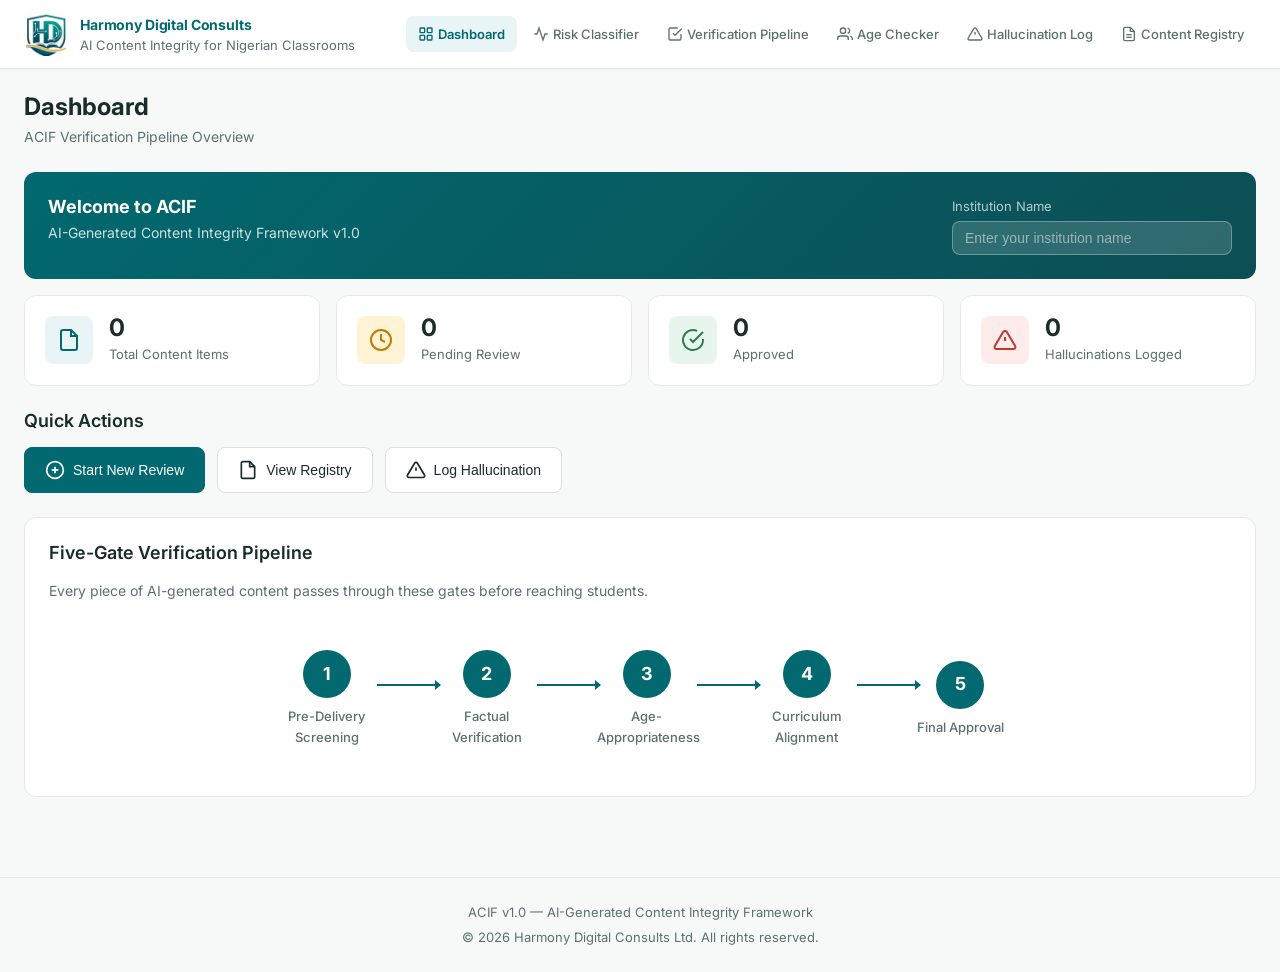
==== commit 2f17b41c: "Update logo: integrate Harmony Digital Consults shield emblem" ====
--- a/index.html
+++ b/index.html
@@ -9,7 +9,9 @@
   <link rel="preconnect" href="https://fonts.gstatic.com" crossorigin>
   <link href="https://fonts.googleapis.com/css2?family=Inter:wght@400;500;600;700&display=swap" rel="stylesheet">
   <link rel="stylesheet" href="styles.css">
-  <link rel="icon" href="data:image/svg+xml,<svg xmlns='http://www.w3.org/2000/svg' viewBox='0 0 32 32'><circle cx='16' cy='16' r='16' fill='%2301696F'/><text x='16' y='21' text-anchor='middle' fill='white' font-family='Inter,sans-serif' font-weight='700' font-size='14'>HD</text></svg>">
+  <link rel="icon" type="image/png" href="favicon-64.png">
+  <link rel="shortcut icon" href="favicon.ico">
+  <link rel="apple-touch-icon" href="favicon-64.png">
 </head>
 <body>
   <!-- HEADER -->
@@ -17,10 +19,7 @@
     <div class="header-inner">
       <div class="header-brand">
         <a href="#" class="logo-link" onclick="navigateTo('dashboard'); return false;">
-          <svg class="logo-svg" width="40" height="40" viewBox="0 0 40 40" aria-label="Harmony Digital Consults">
-            <circle cx="20" cy="20" r="20" fill="#01696F"/>
-            <text x="20" y="26" text-anchor="middle" fill="white" font-family="Inter,sans-serif" font-weight="700" font-size="16">HD</text>
-          </svg>
+          <img src="harmony-shield.png" alt="Harmony Digital Consults" class="logo-img" width="44" height="44">
           <div class="logo-text">
             <span class="logo-name">Harmony Digital Consults</span>
             <span class="logo-tagline">AI Content Integrity for Nigerian Classrooms</span>
--- a/styles.css
+++ b/styles.css
@@ -135,6 +135,13 @@
 }
 
 .logo-svg { flex-shrink: 0; border-radius: 50%; }
+.logo-img {
+  flex-shrink: 0;
+  width: 44px;
+  height: 44px;
+  object-fit: contain;
+  display: block;
+}
 
 .logo-text { display: flex; flex-direction: column; }
 .logo-name { font-weight: 700; font-size: var(--text-sm); color: var(--color-primary); letter-spacing: -0.01em; }
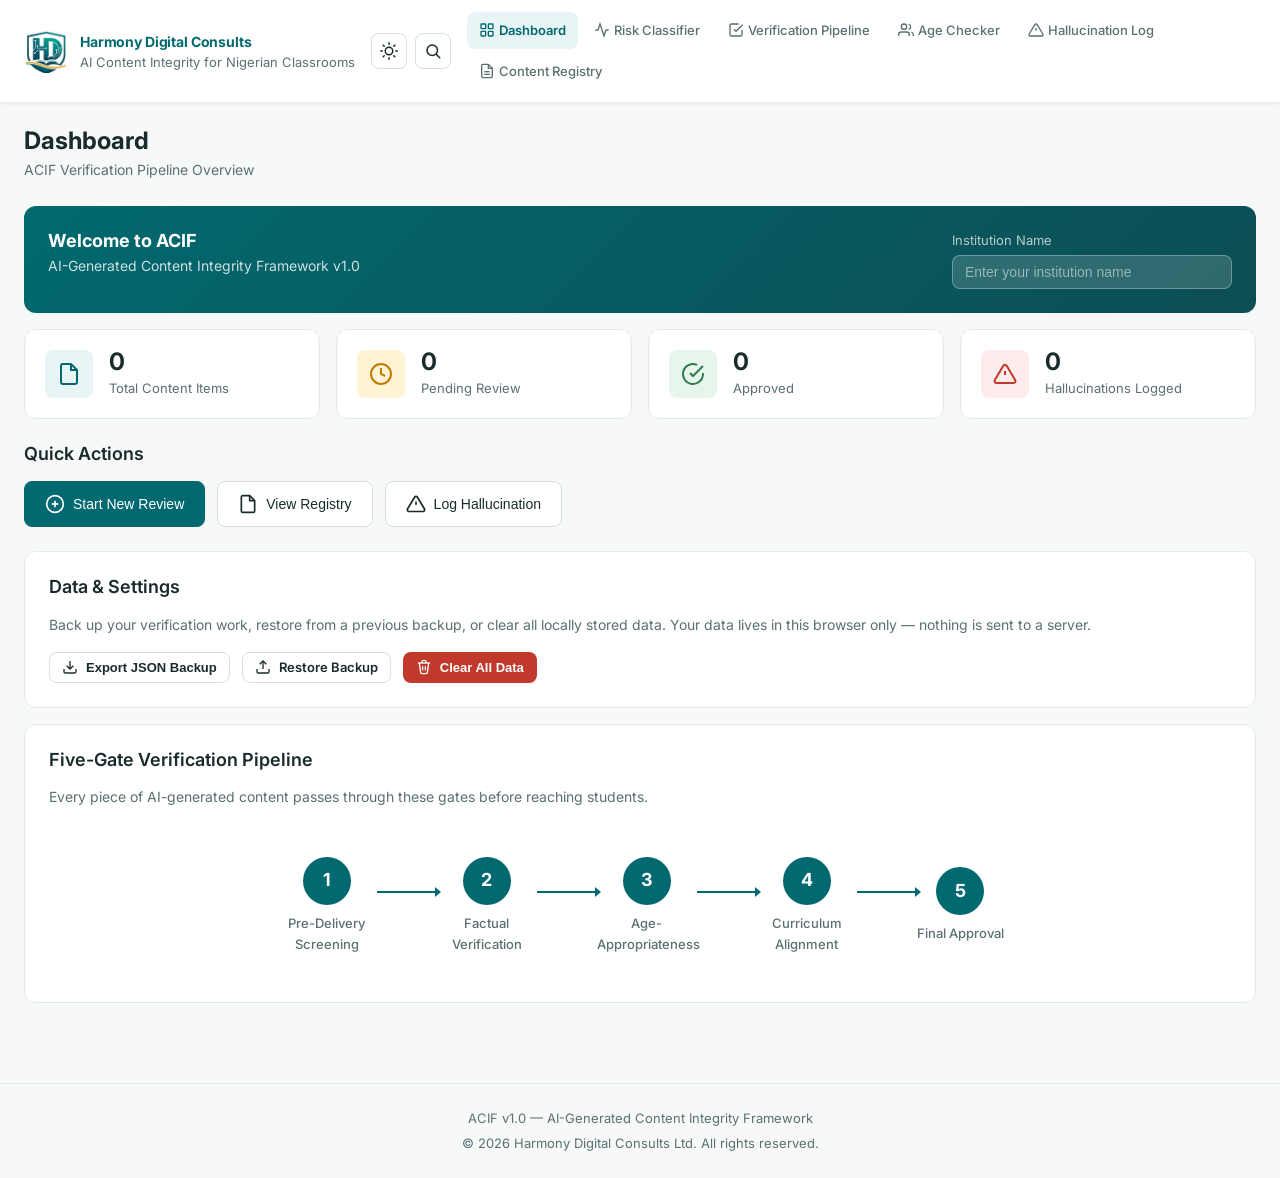
==== commit 97720e98: "v1.2: dark mode + Cmd+K search + JSON backup + reading-level scorer" ====
--- a/index.html
+++ b/index.html
@@ -12,6 +12,11 @@
   <link rel="icon" type="image/png" href="favicon-64.png">
   <link rel="shortcut icon" href="favicon.ico">
   <link rel="apple-touch-icon" href="favicon-64.png">
+  <link rel="manifest" href="manifest.webmanifest">
+  <meta name="theme-color" content="#01696F">
+  <meta name="apple-mobile-web-app-capable" content="yes">
+  <meta name="apple-mobile-web-app-status-bar-style" content="default">
+  <meta name="apple-mobile-web-app-title" content="ACIF">
 </head>
 <body>
   <!-- HEADER -->
@@ -25,6 +30,15 @@
             <span class="logo-tagline">AI Content Integrity for Nigerian Classrooms</span>
           </div>
         </a>
+      </div>
+      <div style="display:flex; gap: var(--space-2); align-items: center; margin-left: auto;">
+        <button class="theme-toggle-btn" id="themeToggle" aria-label="Toggle dark mode" onclick="toggleTheme()" title="Toggle dark mode (Shift+D)">
+          <svg id="themeIconLight" width="18" height="18" viewBox="0 0 24 24" fill="none" stroke="currentColor" stroke-width="2" stroke-linecap="round"><circle cx="12" cy="12" r="5"/><line x1="12" y1="1" x2="12" y2="3"/><line x1="12" y1="21" x2="12" y2="23"/><line x1="4.22" y1="4.22" x2="5.64" y2="5.64"/><line x1="18.36" y1="18.36" x2="19.78" y2="19.78"/><line x1="1" y1="12" x2="3" y2="12"/><line x1="21" y1="12" x2="23" y2="12"/><line x1="4.22" y1="19.78" x2="5.64" y2="18.36"/><line x1="18.36" y1="5.64" x2="19.78" y2="4.22"/></svg>
+          <svg id="themeIconDark" width="18" height="18" viewBox="0 0 24 24" fill="none" stroke="currentColor" stroke-width="2" stroke-linecap="round" style="display:none;"><path d="M21 12.79A9 9 0 1 1 11.21 3 7 7 0 0 0 21 12.79z"/></svg>
+        </button>
+        <button class="theme-toggle-btn" id="searchBtn" aria-label="Quick search" onclick="openQuickSearch()" title="Search (Ctrl/⌘+K)">
+          <svg width="18" height="18" viewBox="0 0 24 24" fill="none" stroke="currentColor" stroke-width="2" stroke-linecap="round"><circle cx="11" cy="11" r="7"/><line x1="21" y1="21" x2="16.65" y2="16.65"/></svg>
+        </button>
       </div>
       <button class="nav-toggle" id="navToggle" aria-label="Toggle navigation">
         <svg width="24" height="24" viewBox="0 0 24 24" fill="none" stroke="currentColor" stroke-width="2" stroke-linecap="round">
@@ -52,11 +66,11 @@
         </a>
         <a href="#" class="nav-link" data-page="hallucination-log" onclick="navigateTo('hallucination-log'); return false;">
           <svg width="16" height="16" viewBox="0 0 24 24" fill="none" stroke="currentColor" stroke-width="2"><path d="M10.29 3.86L1.82 18a2 2 0 0 0 1.71 3h16.94a2 2 0 0 0 1.71-3L13.71 3.86a2 2 0 0 0-3.42 0z"/><line x1="12" y1="9" x2="12" y2="13"/><line x1="12" y1="17" x2="12.01" y2="17"/></svg>
-          Hallucination Log
+          Hallucination Log <span class="nav-badge" id="navBadgeHal" style="display:none;"></span>
         </a>
         <a href="#" class="nav-link" data-page="registry" onclick="navigateTo('registry'); return false;">
           <svg width="16" height="16" viewBox="0 0 24 24" fill="none" stroke="currentColor" stroke-width="2"><path d="M14 2H6a2 2 0 0 0-2 2v16a2 2 0 0 0 2 2h12a2 2 0 0 0 2-2V8z"/><polyline points="14 2 14 8 20 8"/><line x1="16" y1="13" x2="8" y2="13"/><line x1="16" y1="17" x2="8" y2="17"/></svg>
-          Content Registry
+          Content Registry <span class="nav-badge" id="navBadgeReg" style="display:none;"></span>
         </a>
       </nav>
     </div>
@@ -139,6 +153,28 @@
           <button class="action-btn" onclick="navigateTo('hallucination-log')">
             <svg width="20" height="20" viewBox="0 0 24 24" fill="none" stroke="currentColor" stroke-width="2"><path d="M10.29 3.86L1.82 18a2 2 0 0 0 1.71 3h16.94a2 2 0 0 0 1.71-3L13.71 3.86a2 2 0 0 0-3.42 0z"/><line x1="12" y1="9" x2="12" y2="13"/><line x1="12" y1="17" x2="12.01" y2="17"/></svg>
             Log Hallucination
+          </button>
+        </div>
+      </div>
+
+      <!-- Data & Settings -->
+      <div class="card" style="margin-top: var(--space-6);">
+        <h3 class="section-heading">Data &amp; Settings</h3>
+        <p class="card-desc">Back up your verification work, restore from a previous backup, or clear all locally stored data. Your data lives in this browser only — nothing is sent to a server.</p>
+        <div id="lastReviewedRow" style="margin-top: var(--space-3); font-size: 13px; color: var(--color-text-muted); display:none;"></div>
+        <div class="settings-row">
+          <button class="btn btn-secondary btn-sm" onclick="exportFullBackup()">
+            <svg width="16" height="16" viewBox="0 0 24 24" fill="none" stroke="currentColor" stroke-width="2"><path d="M21 15v4a2 2 0 0 1-2 2H5a2 2 0 0 1-2-2v-4"/><polyline points="7 10 12 15 17 10"/><line x1="12" y1="15" x2="12" y2="3"/></svg>
+            Export JSON Backup
+          </button>
+          <label class="btn btn-secondary btn-sm" style="cursor:pointer;">
+            <svg width="16" height="16" viewBox="0 0 24 24" fill="none" stroke="currentColor" stroke-width="2"><path d="M21 15v4a2 2 0 0 1-2 2H5a2 2 0 0 1-2-2v-4"/><polyline points="17 8 12 3 7 8"/><line x1="12" y1="3" x2="12" y2="15"/></svg>
+            Restore Backup
+            <input type="file" accept=".json,application/json" style="display:none;" onchange="if(this.files[0]){importFullBackup(this.files[0]); this.value='';}">
+          </label>
+          <button class="btn btn-danger btn-sm" onclick="clearAllData()" style="background: var(--color-tier-4, #B71C1C); color: white;">
+            <svg width="16" height="16" viewBox="0 0 24 24" fill="none" stroke="currentColor" stroke-width="2"><polyline points="3 6 5 6 21 6"/><path d="M19 6l-2 14a2 2 0 0 1-2 2H9a2 2 0 0 1-2-2L5 6"/><path d="M10 11v6"/><path d="M14 11v6"/><path d="M9 6V4a2 2 0 0 1 2-2h2a2 2 0 0 1 2 2v2"/></svg>
+            Clear All Data
           </button>
         </div>
       </div>
@@ -658,6 +694,21 @@
             Save to Current Review
           </button>
         </div>
+
+        <!-- Reading-level scorer -->
+        <div class="card reading-scorer">
+          <h3 class="section-heading">Reading-Level Scorer</h3>
+          <p class="card-desc">Paste the AI-generated content below to get an instant Flesch-Kincaid grade level, word count, and an automated age-band match check.</p>
+          <textarea id="readingInput" placeholder="Paste content here (1–2 paragraphs is enough)…" oninput="scoreReadingLevel()"></textarea>
+          <div class="reading-metrics" id="readingMetrics" style="display:none;">
+            <div class="reading-metric"><div class="reading-metric-label">Grade Level</div><div class="reading-metric-value" id="rmGrade">—</div></div>
+            <div class="reading-metric"><div class="reading-metric-label">Reading Ease</div><div class="reading-metric-value" id="rmEase">—</div></div>
+            <div class="reading-metric"><div class="reading-metric-label">Words</div><div class="reading-metric-value" id="rmWords">—</div></div>
+            <div class="reading-metric"><div class="reading-metric-label">Sentences</div><div class="reading-metric-value" id="rmSents">—</div></div>
+            <div class="reading-metric"><div class="reading-metric-label">Reading Time</div><div class="reading-metric-value" id="rmTime">—</div></div>
+          </div>
+          <div class="reading-verdict neutral" id="readingVerdict" style="display:none;"></div>
+        </div>
       </div>
     </section>
 
@@ -737,10 +788,17 @@
       <div class="card" style="margin-top: var(--space-6);">
         <div class="table-header-row">
           <h3 class="section-heading">Hallucination Records</h3>
-          <button class="btn btn-secondary btn-sm" onclick="exportHallucinationsCSV()">
-            <svg width="16" height="16" viewBox="0 0 24 24" fill="none" stroke="currentColor" stroke-width="2"><path d="M21 15v4a2 2 0 0 1-2 2H5a2 2 0 0 1-2-2v-4"/><polyline points="7 10 12 15 17 10"/><line x1="12" y1="15" x2="12" y2="3"/></svg>
-            Export CSV
-          </button>
+          <div style="display:flex; gap: var(--space-2); flex-wrap:wrap;">
+            <label class="btn btn-secondary btn-sm" style="cursor:pointer;">
+              <svg width="16" height="16" viewBox="0 0 24 24" fill="none" stroke="currentColor" stroke-width="2"><path d="M21 15v4a2 2 0 0 1-2 2H5a2 2 0 0 1-2-2v-4"/><polyline points="17 8 12 3 7 8"/><line x1="12" y1="3" x2="12" y2="15"/></svg>
+              Import CSV
+              <input type="file" accept=".csv,text/csv" style="display:none;" onchange="if(this.files[0]){importHallucinationsCSV(this.files[0]); this.value='';}">
+            </label>
+            <button class="btn btn-secondary btn-sm" onclick="exportHallucinationsCSV()">
+              <svg width="16" height="16" viewBox="0 0 24 24" fill="none" stroke="currentColor" stroke-width="2"><path d="M21 15v4a2 2 0 0 1-2 2H5a2 2 0 0 1-2-2v-4"/><polyline points="7 10 12 15 17 10"/><line x1="12" y1="15" x2="12" y2="3"/></svg>
+              Export CSV
+            </button>
+          </div>
         </div>
         <div class="table-responsive">
           <table class="data-table" id="hallucinationTable">
@@ -795,7 +853,12 @@
               <option value="Rejected">Rejected</option>
             </select>
           </div>
-          <div class="filter-field filter-action">
+          <div class="filter-field filter-action" style="display:flex; gap: var(--space-2); flex-wrap:wrap;">
+            <label class="btn btn-secondary btn-sm" style="cursor:pointer;">
+              <svg width="16" height="16" viewBox="0 0 24 24" fill="none" stroke="currentColor" stroke-width="2"><path d="M21 15v4a2 2 0 0 1-2 2H5a2 2 0 0 1-2-2v-4"/><polyline points="17 8 12 3 7 8"/><line x1="12" y1="3" x2="12" y2="15"/></svg>
+              Import CSV
+              <input type="file" accept=".csv,text/csv" style="display:none;" onchange="if(this.files[0]){importRegistryCSV(this.files[0]); this.value='';}">
+            </label>
             <button class="btn btn-secondary btn-sm" onclick="exportRegistryCSV()">
               <svg width="16" height="16" viewBox="0 0 24 24" fill="none" stroke="currentColor" stroke-width="2"><path d="M21 15v4a2 2 0 0 1-2 2H5a2 2 0 0 1-2-2v-4"/><polyline points="7 10 12 15 17 10"/><line x1="12" y1="15" x2="12" y2="3"/></svg>
               Export CSV
@@ -847,6 +910,22 @@
     <p>&copy; 2026 Harmony Digital Consults Ltd. All rights reserved.</p>
   </footer>
 
+  <!-- Quick Search overlay -->
+  <div class="qs-overlay" id="qsOverlay" onclick="if(event.target===this) closeQuickSearch()">
+    <div class="qs-box">
+      <input type="text" class="qs-input" id="qsInput" placeholder="Search registry, hallucinations, AI tools, subjects…" oninput="runQuickSearch()" onkeydown="qsKeydown(event)">
+      <div class="qs-results" id="qsResults"></div>
+      <div class="qs-hint"><kbd>↑↓</kbd> navigate · <kbd>Enter</kbd> open · <kbd>Esc</kbd> close</div>
+    </div>
+  </div>
+
   <script src="app.js"></script>
+  <script>
+    if ('serviceWorker' in navigator) {
+      window.addEventListener('load', () => {
+        navigator.serviceWorker.register('sw.js').catch(err => console.warn('SW registration failed:', err));
+      });
+    }
+  </script>
 </body>
 </html>
--- a/styles.css
+++ b/styles.css
@@ -1,3 +1,116 @@
+/* ===== DARK THEME ===== */
+[data-theme="dark"] {
+  --color-bg: #0E1A1B;
+  --color-surface: #15282A;
+  --color-surface-2: #1B3133;
+  --color-border: #294648;
+  --color-divider: #1F3739;
+  --color-text: #E8F0F0;
+  --color-text-muted: #9FB3B5;
+  --color-text-faint: #6F8688;
+  --color-accent-light: #1B3133;
+  --color-shadow: rgba(0, 0, 0, 0.4);
+  --color-tier-1-bg: #143324;
+  --color-tier-2-bg: #3A2A05;
+  --color-tier-3-bg: #3A1F08;
+  --color-tier-4-bg: #3A1212;
+}
+[data-theme="dark"] img.theme-light-only { display: none; }
+[data-theme="light"] img.theme-dark-only { display: none; }
+
+/* ===== QUICK SEARCH (Cmd/Ctrl+K) ===== */
+.qs-overlay {
+  position: fixed; inset: 0; background: rgba(10, 26, 27, 0.6);
+  display: none; align-items: flex-start; justify-content: center;
+  z-index: 9999; padding-top: 12vh;
+  backdrop-filter: blur(4px);
+}
+.qs-overlay.open { display: flex; }
+.qs-box {
+  background: var(--color-surface); width: min(640px, 92vw);
+  border-radius: 12px; box-shadow: 0 20px 60px rgba(0,0,0,0.3);
+  border: 1px solid var(--color-border); overflow: hidden;
+}
+.qs-input {
+  width: 100%; padding: 18px 20px; border: 0; outline: 0;
+  font-size: 16px; background: var(--color-surface);
+  color: var(--color-text); font-family: inherit;
+  border-bottom: 1px solid var(--color-border);
+}
+.qs-results { max-height: 50vh; overflow-y: auto; }
+.qs-result {
+  padding: 12px 20px; cursor: pointer; border-bottom: 1px solid var(--color-divider);
+  display: flex; gap: 12px; align-items: center;
+}
+.qs-result:hover, .qs-result.active { background: var(--color-accent-light); }
+.qs-result-icon {
+  width: 32px; height: 32px; border-radius: 8px;
+  background: var(--color-accent-light); color: var(--color-primary);
+  display: flex; align-items: center; justify-content: center; flex-shrink: 0;
+}
+.qs-result-body { flex: 1; min-width: 0; }
+.qs-result-title { font-weight: 600; font-size: 14px; color: var(--color-text); white-space: nowrap; overflow: hidden; text-overflow: ellipsis; }
+.qs-result-meta { font-size: 12px; color: var(--color-text-muted); margin-top: 2px; }
+.qs-empty { padding: 32px 20px; text-align: center; color: var(--color-text-muted); font-size: 14px; }
+.qs-hint { padding: 10px 20px; background: var(--color-surface-2); font-size: 11px; color: var(--color-text-muted); text-align: right; }
+.qs-hint kbd { background: var(--color-surface); border: 1px solid var(--color-border); border-radius: 4px; padding: 2px 6px; font-family: inherit; }
+
+/* ===== READING-LEVEL SCORER ===== */
+.reading-scorer { margin-top: var(--space-6); }
+.reading-scorer textarea {
+  width: 100%; min-height: 140px; padding: 12px 14px;
+  border: 1px solid var(--color-border); border-radius: 8px;
+  font-family: inherit; font-size: 14px; resize: vertical;
+  background: var(--color-surface); color: var(--color-text);
+}
+.reading-scorer textarea:focus { outline: 2px solid var(--color-primary); outline-offset: -1px; }
+.reading-metrics {
+  display: grid; grid-template-columns: repeat(auto-fit, minmax(140px, 1fr));
+  gap: 12px; margin-top: var(--space-4);
+}
+.reading-metric {
+  background: var(--color-surface-2); border-radius: 8px; padding: 14px;
+  border: 1px solid var(--color-border);
+}
+.reading-metric-label { font-size: 11px; color: var(--color-text-muted); text-transform: uppercase; letter-spacing: 0.05em; font-weight: 600; }
+.reading-metric-value { font-size: 22px; font-weight: 700; color: var(--color-primary); margin-top: 4px; }
+.reading-verdict { margin-top: var(--space-4); padding: 14px 16px; border-radius: 8px; font-size: 14px; }
+.reading-verdict.match { background: var(--color-tier-1-bg); color: var(--color-tier-1); border-left: 4px solid var(--color-tier-1); }
+.reading-verdict.mismatch { background: var(--color-tier-3-bg); color: var(--color-tier-3); border-left: 4px solid var(--color-tier-3); }
+.reading-verdict.neutral { background: var(--color-surface-2); color: var(--color-text-muted); border-left: 4px solid var(--color-border); }
+
+/* ===== SETTINGS / EMPTY STATE ===== */
+.settings-row {
+  display: flex; gap: 12px; flex-wrap: wrap; margin-top: var(--space-4);
+}
+.empty-state {
+  text-align: center; padding: 48px 24px; color: var(--color-text-muted);
+}
+.empty-state-icon {
+  width: 56px; height: 56px; margin: 0 auto var(--space-4);
+  border-radius: 50%; background: var(--color-accent-light);
+  display: flex; align-items: center; justify-content: center; color: var(--color-primary);
+}
+.empty-state-title { font-size: 16px; font-weight: 600; color: var(--color-text); margin-bottom: var(--space-2); }
+.empty-state-text { font-size: 14px; margin-bottom: var(--space-4); }
+
+/* ===== NAV BADGE ===== */
+.nav-badge {
+  display: inline-flex; align-items: center; justify-content: center;
+  min-width: 18px; height: 18px; padding: 0 5px;
+  border-radius: 9px; background: var(--color-primary); color: white;
+  font-size: 10px; font-weight: 700; margin-left: 4px;
+}
+
+/* ===== THEME TOGGLE BUTTON ===== */
+.theme-toggle-btn {
+  background: transparent; border: 1px solid var(--color-border);
+  color: var(--color-text); border-radius: 8px;
+  width: 36px; height: 36px; display: inline-flex; align-items: center; justify-content: center;
+  cursor: pointer; transition: all 0.15s ease;
+}
+.theme-toggle-btn:hover { background: var(--color-accent-light); border-color: var(--color-primary); color: var(--color-primary); }
+
 /* ===== RESET & BASE ===== */
 *, *::before, *::after { box-sizing: border-box; margin: 0; padding: 0; }
 
@@ -25,8 +138,10 @@
   --color-text-muted: #5A7072;
   --color-text-faint: #8FA3A5;
   --color-text-inverse: #FFFFFF;
+  --color-shadow: rgba(1, 105, 111, 0.08);
 
   /* Tier Colors */
+  /* tier colors below */
   --color-tier-1: #2E7D4F;
   --color-tier-1-bg: #E8F5ED;
   --color-tier-2: #C27A00;
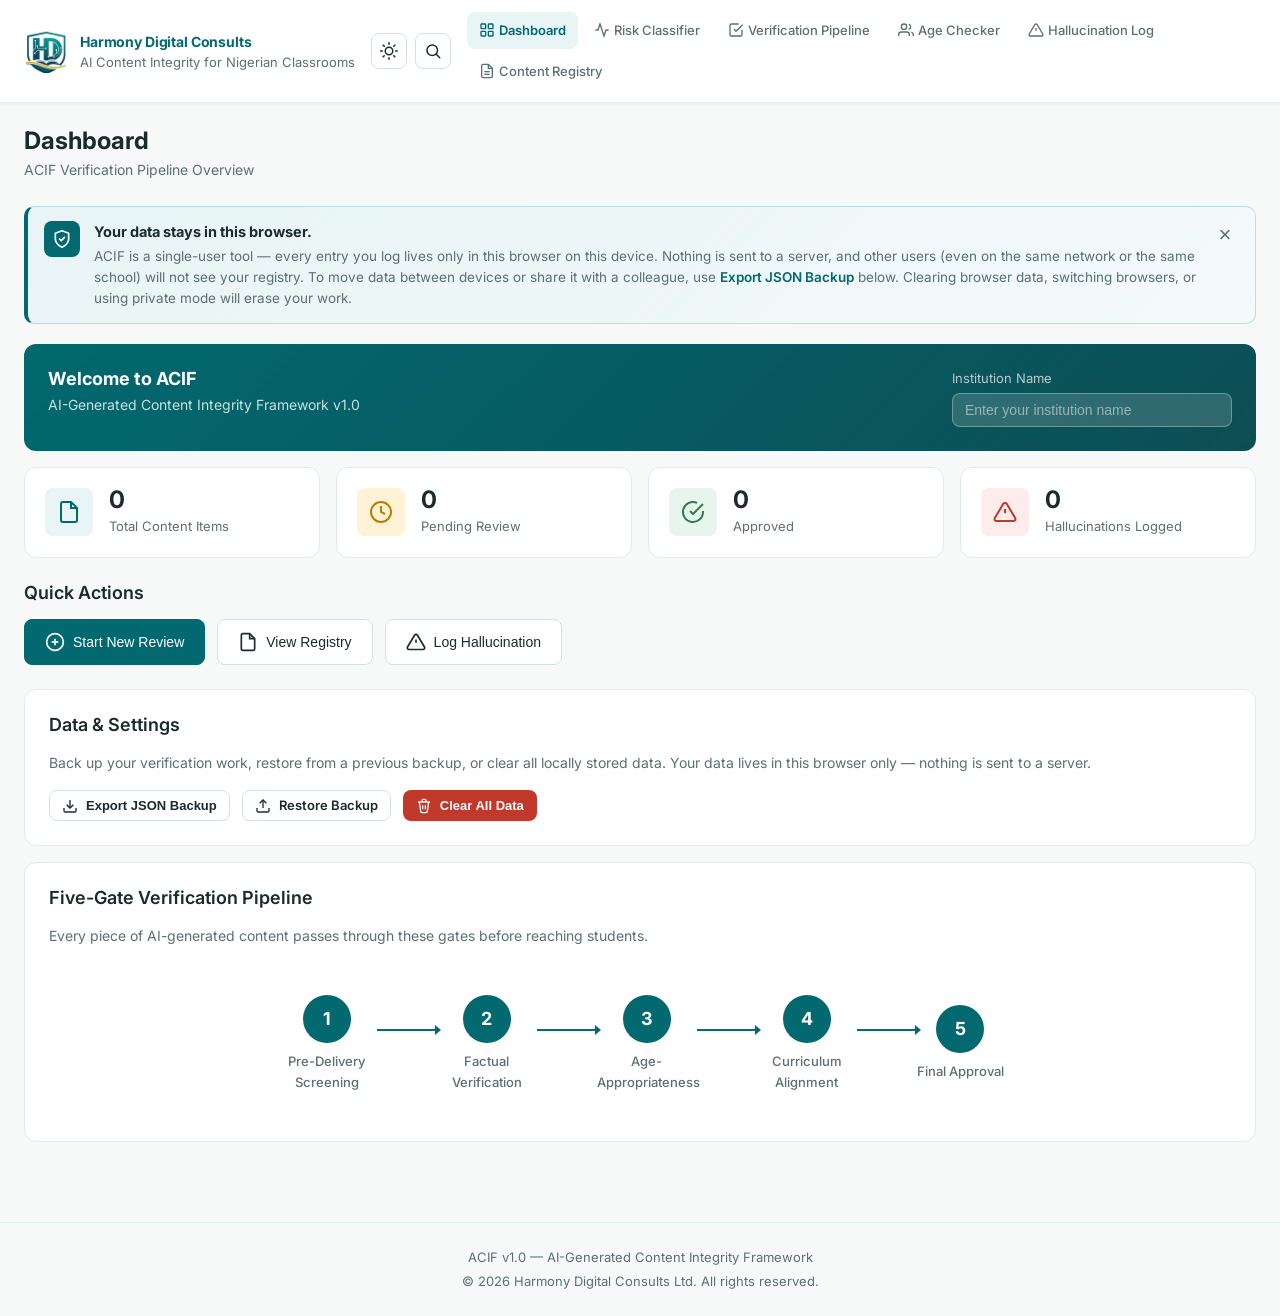
==== commit a639b2a5: "v1.2.1: add browser-only data privacy notice on dashboard" ====
--- a/index.html
+++ b/index.html
@@ -84,6 +84,18 @@
         <p class="page-subtitle">ACIF Verification Pipeline Overview</p>
       </div>
 
+      <!-- Privacy / Storage Notice -->
+      <div class="privacy-notice" id="privacyNotice" role="note" aria-label="Data storage notice">
+        <div class="privacy-notice-icon" aria-hidden="true">
+          <svg width="20" height="20" viewBox="0 0 24 24" fill="none" stroke="currentColor" stroke-width="2" stroke-linecap="round" stroke-linejoin="round"><path d="M12 22s8-4 8-10V5l-8-3-8 3v7c0 6 8 10 8 10z"/><path d="M9 12l2 2 4-4"/></svg>
+        </div>
+        <div class="privacy-notice-body">
+          <strong>Your data stays in this browser.</strong>
+          <span>ACIF is a single-user tool — every entry you log lives only in this browser on this device. Nothing is sent to a server, and other users (even on the same network or the same school) will not see your registry. To move data between devices or share it with a colleague, use <em>Export JSON Backup</em> below. Clearing browser data, switching browsers, or using private mode will erase your work.</span>
+        </div>
+        <button class="privacy-notice-close" id="privacyNoticeClose" aria-label="Dismiss notice" title="Dismiss">&times;</button>
+      </div>
+
       <!-- Institution Card -->
       <div class="card welcome-card">
         <div class="welcome-content">
--- a/styles.css
+++ b/styles.css
@@ -1,3 +1,79 @@
+/* ===== PRIVACY NOTICE ===== */
+.privacy-notice {
+  display: flex;
+  gap: 14px;
+  align-items: flex-start;
+  padding: 14px 16px;
+  margin-bottom: 20px;
+  background: linear-gradient(135deg, #E8F4F5 0%, #F4FAFB 100%);
+  border: 1px solid #B8DDE0;
+  border-left: 4px solid #01696F;
+  border-radius: 10px;
+  position: relative;
+}
+[data-theme="dark"] .privacy-notice {
+  background: linear-gradient(135deg, #15282A 0%, #1B3133 100%);
+  border-color: #294648;
+  border-left-color: #01696F;
+}
+.privacy-notice-icon {
+  flex-shrink: 0;
+  width: 36px;
+  height: 36px;
+  border-radius: 8px;
+  background: #01696F;
+  color: #fff;
+  display: flex;
+  align-items: center;
+  justify-content: center;
+}
+.privacy-notice-body {
+  flex: 1;
+  font-size: 13.5px;
+  line-height: 1.55;
+  color: var(--color-text);
+  min-width: 0;
+}
+.privacy-notice-body strong {
+  display: block;
+  font-size: 14.5px;
+  margin-bottom: 3px;
+  color: var(--color-text);
+}
+.privacy-notice-body span {
+  color: var(--color-text-muted);
+}
+.privacy-notice-body em {
+  font-style: normal;
+  font-weight: 600;
+  color: #01696F;
+}
+[data-theme="dark"] .privacy-notice-body em { color: #4FB8BD; }
+.privacy-notice-close {
+  flex-shrink: 0;
+  width: 28px;
+  height: 28px;
+  border: none;
+  background: transparent;
+  color: var(--color-text-muted);
+  font-size: 22px;
+  line-height: 1;
+  cursor: pointer;
+  border-radius: 6px;
+  display: flex;
+  align-items: center;
+  justify-content: center;
+  transition: background 0.15s ease, color 0.15s ease;
+}
+.privacy-notice-close:hover {
+  background: rgba(1, 105, 111, 0.1);
+  color: var(--color-text);
+}
+@media (max-width: 640px) {
+  .privacy-notice { flex-wrap: wrap; }
+  .privacy-notice-body { font-size: 13px; }
+}
+
 /* ===== DARK THEME ===== */
 [data-theme="dark"] {
   --color-bg: #0E1A1B;
